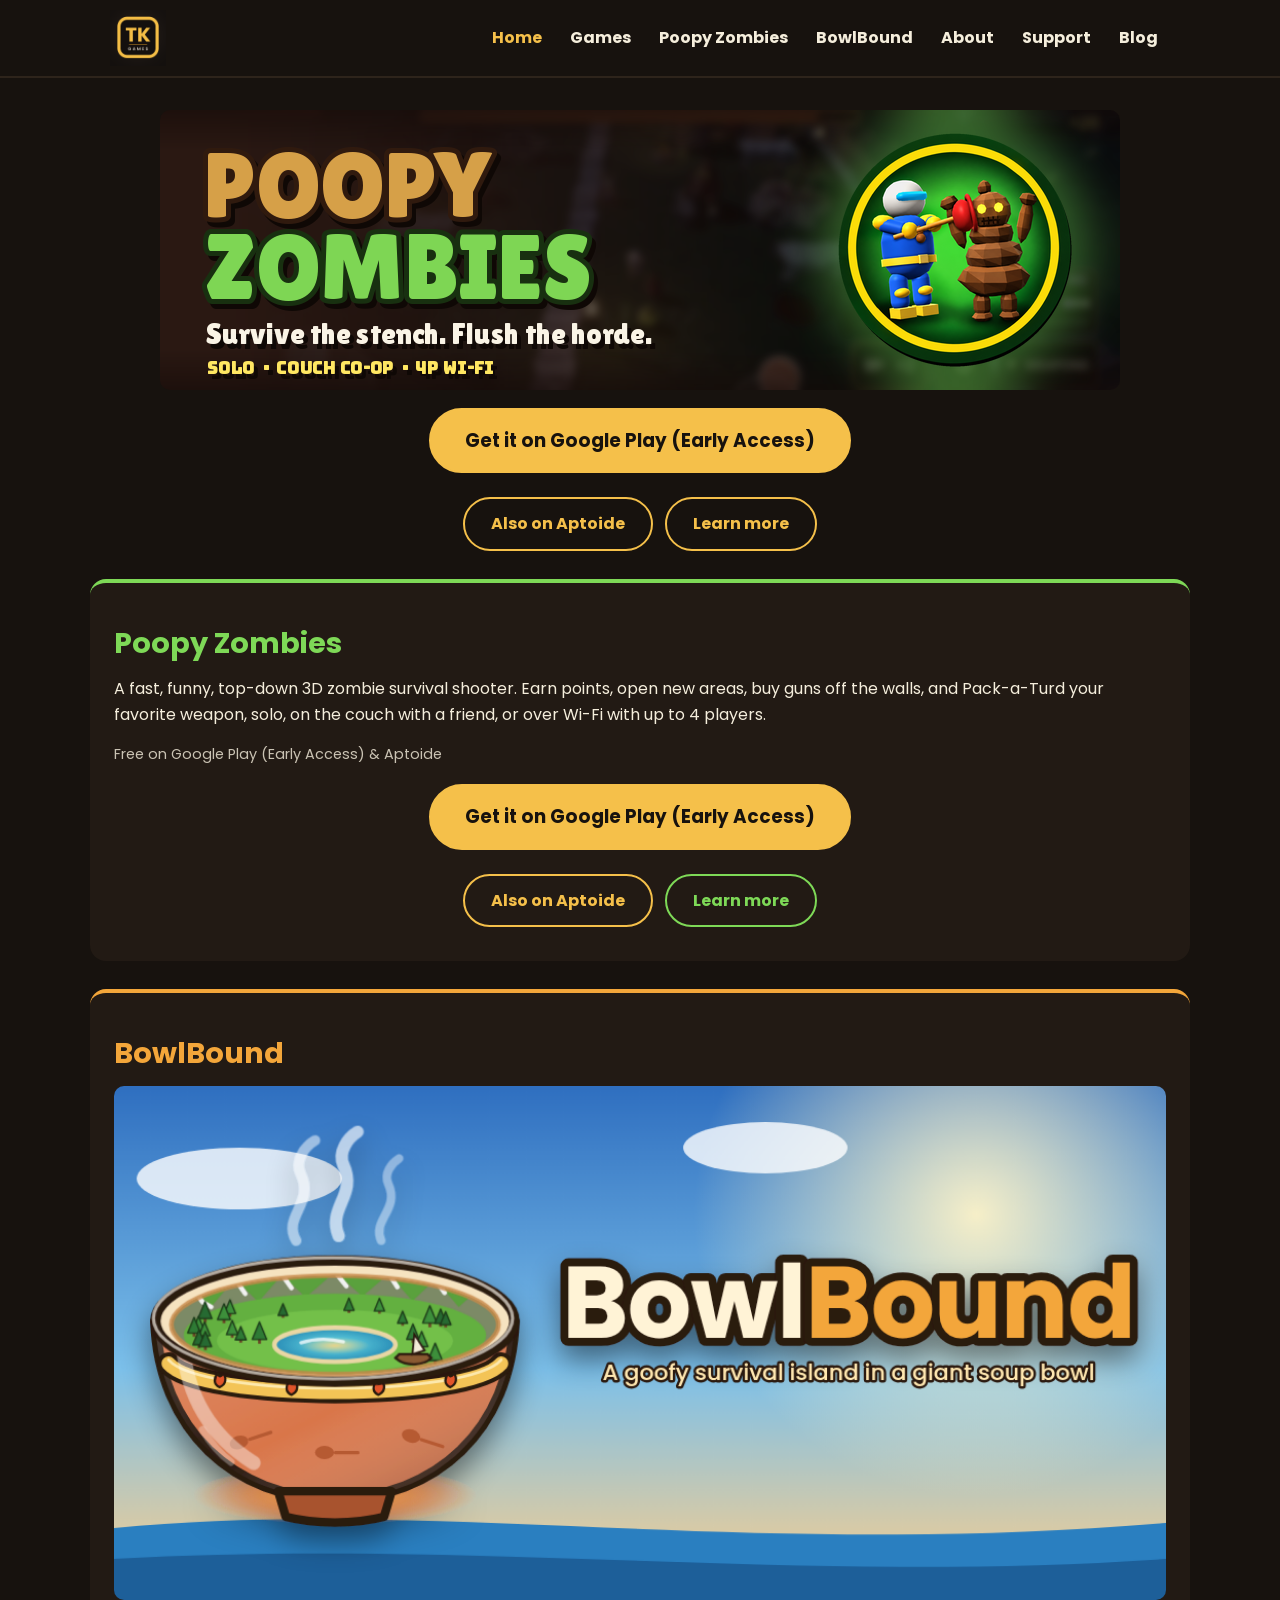
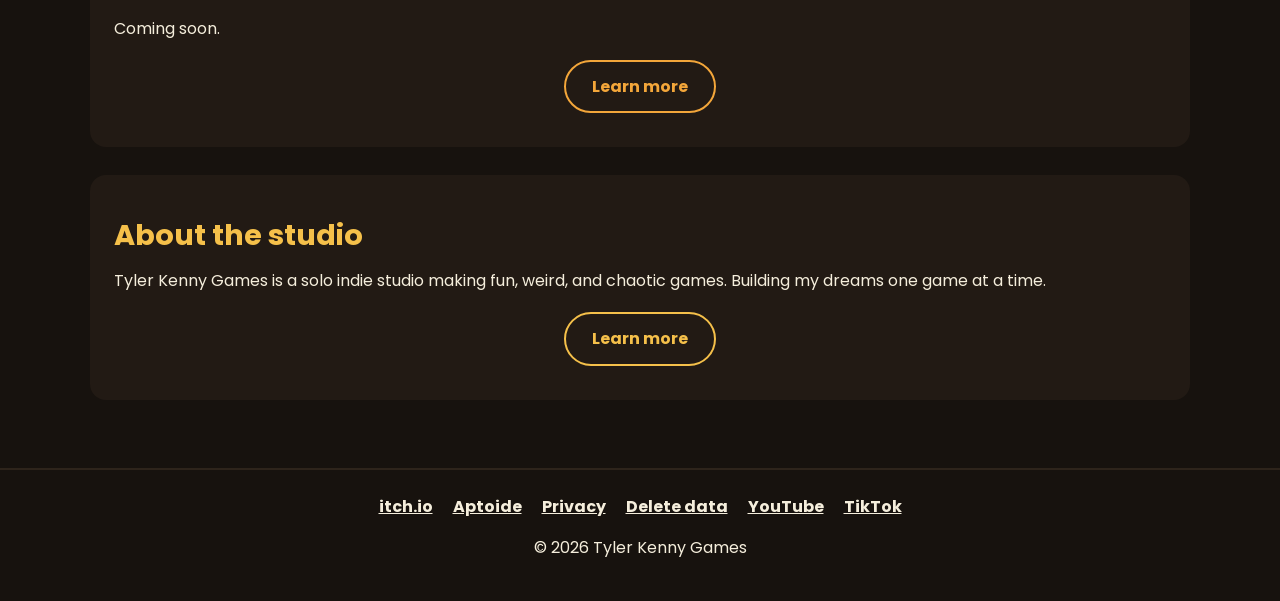
==== index.html @ b4f0a2b0 "Add delete data page" ====
<!DOCTYPE html>
<html lang="en"><head><meta charset="utf-8"><meta name="viewport" content="width=device-width, initial-scale=1">
<title>Tyler Kenny Games</title><meta name="description" content="Tyler Kenny Games: a one-person indie studio making fun, weird, and chaotic games.">
<link rel="icon" href="img/logo.png"><link rel="preconnect" href="https://fonts.googleapis.com"><link rel="preconnect" href="https://fonts.gstatic.com" crossorigin>
<link href="https://fonts.googleapis.com/css2?family=Poppins:wght@400;700&display=swap" rel="stylesheet"><link rel="stylesheet" href="style.css"></head>
<body><header class="site-header"><div class="wrap hdr">
<a class="brand" href="index.html"><img src="img/logo.png" alt="Tyler Kenny Games logo" width="56" height="56"></a>
<input type="checkbox" id="nav-toggle" class="nav-toggle"><label for="nav-toggle" class="burger" aria-label="Menu"><span></span><span></span><span></span></label>
<nav><ul><li><a href="index.html" aria-current="page">Home</a></li><li><a href="games.html">Games</a></li><li><a href="poopy-zombies.html">Poopy Zombies</a></li><li><a href="bowlbound.html">BowlBound</a></li><li><a href="about.html">About</a></li><li><a href="support.html">Support</a></li><li><a href="blog.html">Blog</a></li></ul></nav></div></header>
<main>
<section class="wrap hero"><img class="pic banner" src="img/pz-banner.png" alt="Poopy Zombies, comedic zombie shooter by Tyler Kenny Games" loading="lazy">
<div class="btns"><a class="btn gold big" href="https://play.google.com/store/apps/details?id=com.poopyzombies.game" target="_blank" rel="noopener">Get it on Google Play (Early Access)</a><span class="br"></span><a class="btn outline" href="https://poopy-zombies.en.aptoide.com/app" target="_blank" rel="noopener">Also on Aptoide</a><a class="btn outline" href="poopy-zombies.html">Learn more</a></div></section>
<section class="wrap card pz"><h2>Poopy Zombies</h2><p>A fast, funny, top-down 3D zombie survival shooter. Earn points, open new areas, buy guns off the walls, and Pack-a-Turd your favorite weapon, solo, on the couch with a friend, or over Wi-Fi with up to 4 players.</p>
<p class="small">Free on Google Play (Early Access) &amp; Aptoide</p><div class="btns"><a class="btn gold big" href="https://play.google.com/store/apps/details?id=com.poopyzombies.game" target="_blank" rel="noopener">Get it on Google Play (Early Access)</a><span class="br"></span><a class="btn outline" href="https://poopy-zombies.en.aptoide.com/app" target="_blank" rel="noopener">Also on Aptoide</a><a class="btn outline lime" href="poopy-zombies.html">Learn more</a></div></section>
<section class="wrap card bb"><h2>BowlBound</h2><img class="pic" src="img/bb-feature.png" alt="BowlBound feature graphic" loading="lazy"><p>Coming soon.</p><div class="btns"><a class="btn outline orange" href="bowlbound.html">Learn more</a></div></section>
<section class="wrap card"><h2>About the studio</h2><p>Tyler Kenny Games is a solo indie studio making fun, weird, and chaotic games. Building my dreams one game at a time.</p><div class="btns"><a class="btn outline" href="about.html">Learn more</a></div></section></main>
<footer class="site-footer"><div class="wrap"><ul class="flinks">
<li><a class="" href="https://tylerkennygames.itch.io/" target="_blank" rel="noopener">itch.io</a></li><li><a href="https://poopy-zombies.en.aptoide.com/app" target="_blank" rel="noopener">Aptoide</a></li><li><a href="privacy.html">Privacy</a></li><li><a href="delete-data.html">Delete data</a></li><li><a class="" href="https://youtube.com/@tylerkennygames" target="_blank" rel="noopener">YouTube</a></li><li><a class="" href="https://www.tiktok.com/@tylerkennygames" target="_blank" rel="noopener">TikTok</a></li></ul>
<p>© 2026 Tyler Kenny Games</p></div></footer></body></html>
---- style.css ----
:root{--bg:#17120E;--gold:#F5C04A;--cream:#F5EEDC;--lime:#7ED957;--orange:#F3A63A;--card:#221A14}
*{box-sizing:border-box}
html,body{margin:0;background:var(--bg);color:var(--cream);font-family:Poppins,system-ui,-apple-system,"Segoe UI",Roboto,sans-serif;line-height:1.6}
h1,h2,h3{font-family:Poppins,sans-serif;font-weight:700;color:var(--gold);line-height:1.2;margin:1.2em 0 .5em}
h1{font-size:clamp(1.8rem,4vw,2.6rem)}h2{font-size:clamp(1.3rem,3vw,1.8rem)}
a{color:var(--gold)}
img{max-width:100%;height:auto}
.wrap{max-width:1100px;margin:0 auto;padding:0 20px}
main{padding-bottom:40px}
.pic{display:block;width:100%;height:auto;object-fit:contain;border-radius:10px;margin:16px auto}
.banner{max-width:960px}
.icon{width:160px;border-radius:24px}
.logo-bb{max-width:560px}
figure{margin:0}
/* header */
.site-header{background:var(--bg);border-bottom:2px solid #2e241b;position:sticky;top:0;z-index:10}
.hdr{display:flex;align-items:center;justify-content:space-between;gap:16px;min-height:76px}
.brand img{display:block;width:56px;height:56px;object-fit:contain}
nav ul{list-style:none;display:flex;gap:4px;margin:0;padding:0;flex-wrap:wrap}
nav a{display:block;padding:8px 12px;color:var(--cream);text-decoration:none;font-weight:700;border-radius:6px}
nav a:hover,nav a[aria-current=page]{color:var(--gold)}
.nav-toggle{display:none}.burger{display:none;cursor:pointer;padding:10px}
.burger span{display:block;width:26px;height:3px;margin:5px 0;background:var(--gold);border-radius:2px;transition:.2s}
@media(max-width:860px){
 .burger{display:block}
 nav{display:none;position:absolute;left:0;right:0;top:100%;background:var(--bg);border-bottom:2px solid #2e241b}
 nav ul{flex-direction:column;padding:8px 20px 16px}
 .nav-toggle:checked~nav{display:block}
 .nav-toggle:checked+.burger span:nth-child(1){transform:translateY(8px) rotate(45deg)}
 .nav-toggle:checked+.burger span:nth-child(2){opacity:0}
 .nav-toggle:checked+.burger span:nth-child(3){transform:translateY(-8px) rotate(-45deg)}
}
/* buttons */
.btns{display:flex;flex-wrap:wrap;gap:12px;justify-content:center;margin:18px 0}
.btn{display:inline-block;padding:12px 26px;border-radius:999px;font-weight:700;text-decoration:none;border:2px solid var(--gold);color:var(--gold);text-align:center}
.btn.gold{background:var(--gold);color:var(--bg)}
.btn.outline{background:transparent}
.btn.lime{border-color:var(--lime);color:var(--lime)}
.btn.orange{border-color:var(--orange);color:var(--orange)}
.btn.lime-bg{background:var(--lime);border-color:var(--lime);color:var(--bg)}
.btn.orange-bg{background:var(--orange);border-color:var(--orange);color:var(--bg)}
.btn:hover{filter:brightness(1.1)}
.hero{text-align:center;padding-top:16px}
.card{background:var(--card);border-radius:16px;padding:8px 24px 16px;margin:28px auto}
.card.pz{border-top:4px solid var(--lime)}.card.pz h2,.lime-t{color:var(--lime)}
.card.bb,.bb .card{border-top:4px solid var(--orange)}.bb h1,.bb h2,.card.bb h2{color:var(--orange)}
.pz h2{color:var(--lime)}
.center{text-align:center}.center .icon{margin:16px auto}
.small{font-size:.9rem;opacity:.8}
.badge{display:inline-block;background:var(--orange);color:var(--bg);font-weight:700;padding:4px 14px;border-radius:999px}
.lead{font-size:1.15rem;max-width:720px;margin:12px auto}
.grid{display:grid;grid-template-columns:repeat(auto-fit,minmax(300px,1fr));gap:24px}
.grid .card{margin:0;text-align:center}.grid .icon{margin:16px auto}
.gallery{display:grid;grid-template-columns:repeat(auto-fit,minmax(300px,1fr));gap:12px}
.gallery .pic{margin:0}
.prose{max-width:820px}
.posts{display:grid;gap:24px}.post h2 a{color:var(--gold);text-decoration:none}
.site-footer{border-top:2px solid #2e241b;padding:24px 0;text-align:center}
.flinks{list-style:none;display:flex;flex-wrap:wrap;gap:20px;justify-content:center;padding:0;margin:0 0 8px}
.flinks a{color:var(--cream);font-weight:700}

.btn.big{font-size:1.15rem;padding:16px 34px;max-width:440px}
.btns .br{flex-basis:100%;height:0}
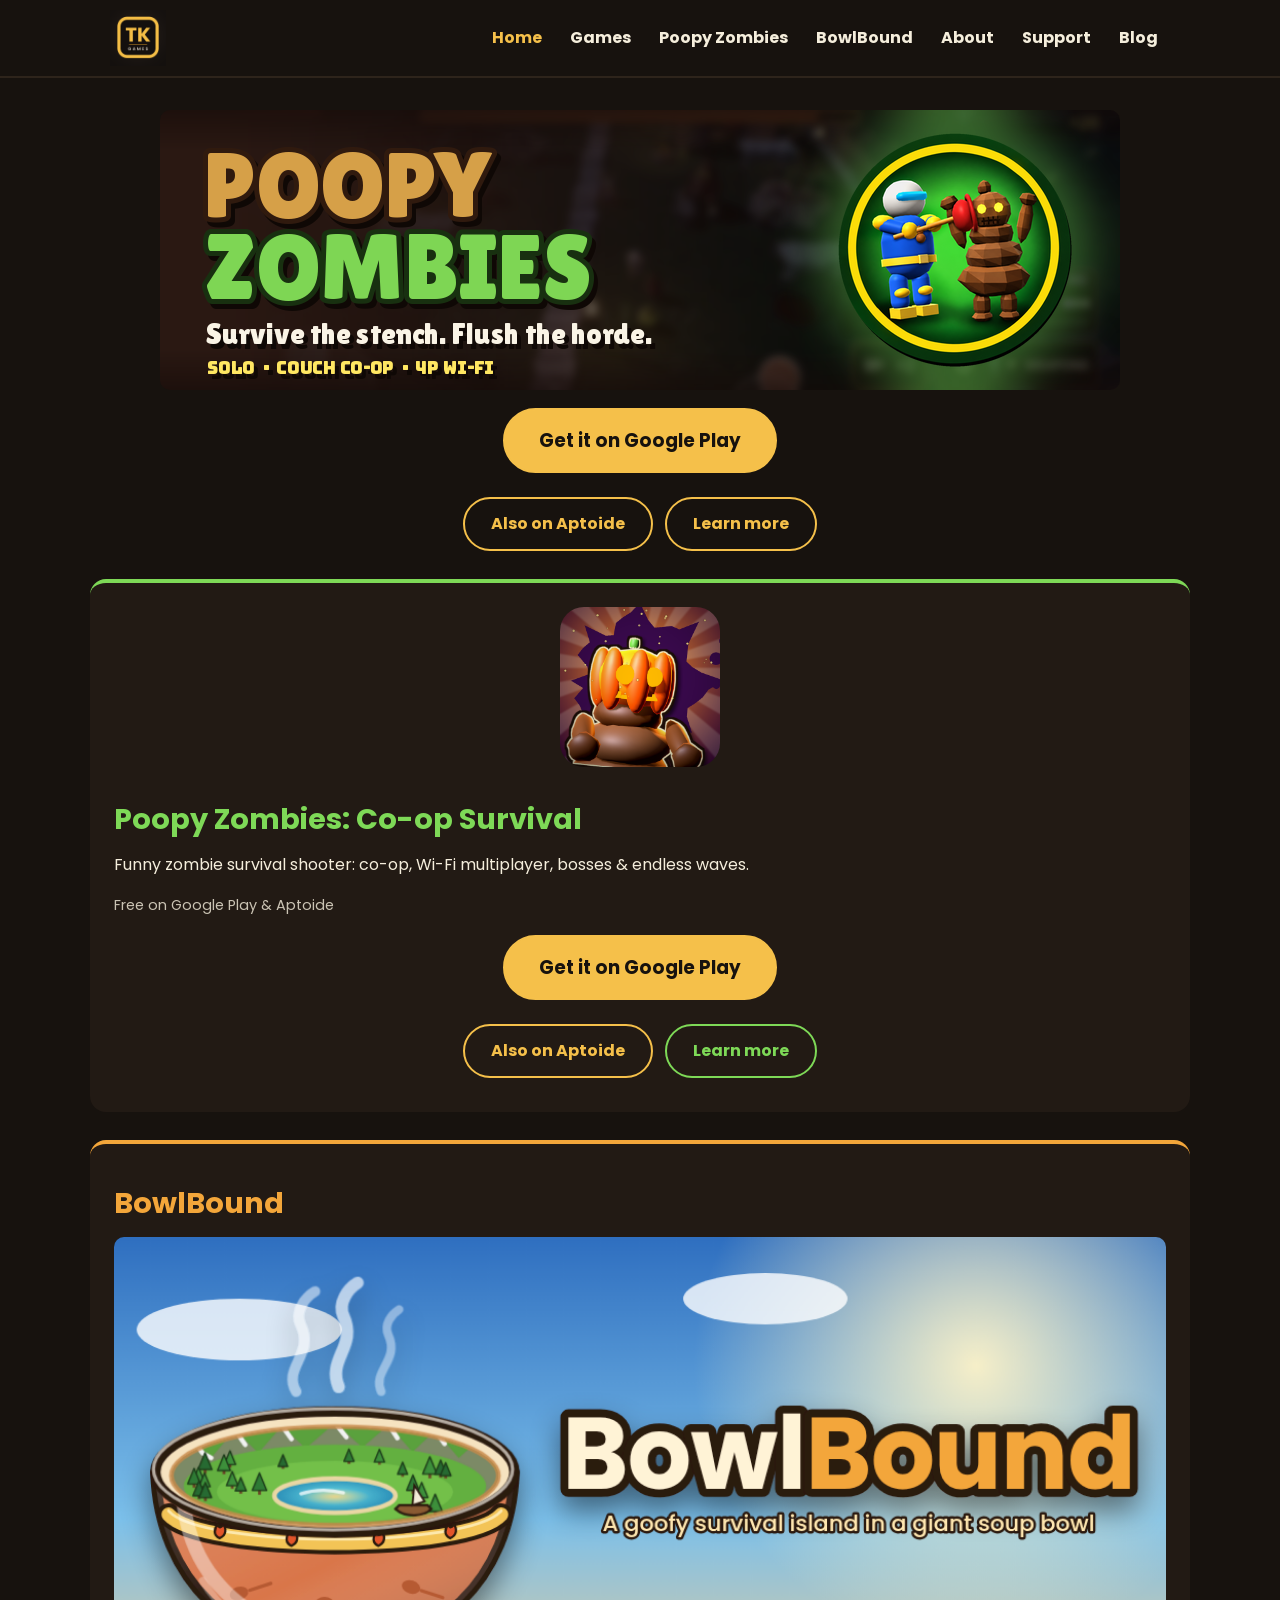
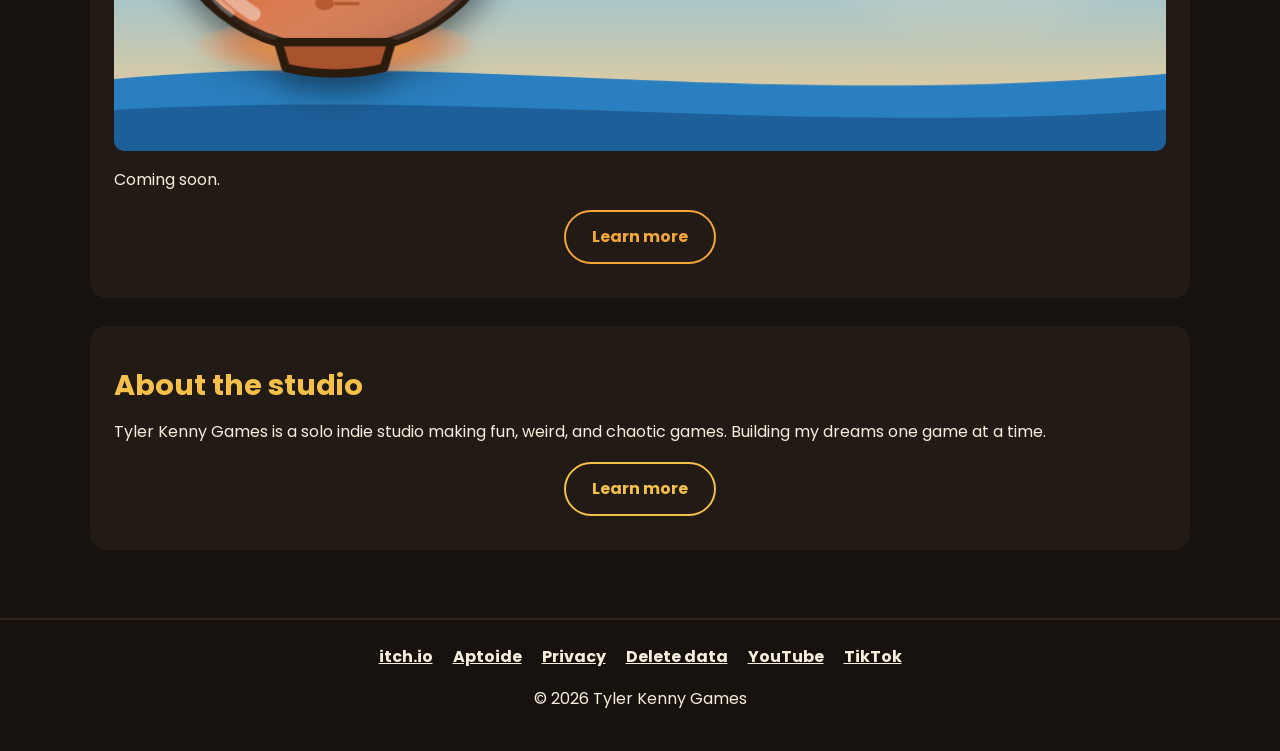
==== commit 7b43d2bb: "Update Poopy Zombies with Google Play info" ====
--- a/index.html
+++ b/index.html
@@ -9,9 +9,9 @@
 <nav><ul><li><a href="index.html" aria-current="page">Home</a></li><li><a href="games.html">Games</a></li><li><a href="poopy-zombies.html">Poopy Zombies</a></li><li><a href="bowlbound.html">BowlBound</a></li><li><a href="about.html">About</a></li><li><a href="support.html">Support</a></li><li><a href="blog.html">Blog</a></li></ul></nav></div></header>
 <main>
 <section class="wrap hero"><img class="pic banner" src="img/pz-banner.png" alt="Poopy Zombies, comedic zombie shooter by Tyler Kenny Games" loading="lazy">
-<div class="btns"><a class="btn gold big" href="https://play.google.com/store/apps/details?id=com.poopyzombies.game" target="_blank" rel="noopener">Get it on Google Play (Early Access)</a><span class="br"></span><a class="btn outline" href="https://poopy-zombies.en.aptoide.com/app" target="_blank" rel="noopener">Also on Aptoide</a><a class="btn outline" href="poopy-zombies.html">Learn more</a></div></section>
-<section class="wrap card pz"><h2>Poopy Zombies</h2><p>A fast, funny, top-down 3D zombie survival shooter. Earn points, open new areas, buy guns off the walls, and Pack-a-Turd your favorite weapon, solo, on the couch with a friend, or over Wi-Fi with up to 4 players.</p>
-<p class="small">Free on Google Play (Early Access) &amp; Aptoide</p><div class="btns"><a class="btn gold big" href="https://play.google.com/store/apps/details?id=com.poopyzombies.game" target="_blank" rel="noopener">Get it on Google Play (Early Access)</a><span class="br"></span><a class="btn outline" href="https://poopy-zombies.en.aptoide.com/app" target="_blank" rel="noopener">Also on Aptoide</a><a class="btn outline lime" href="poopy-zombies.html">Learn more</a></div></section>
+<div class="btns"><a class="btn gold big" href="https://play.google.com/store/apps/details?id=com.poopyzombies.game" target="_blank" rel="noopener">Get it on Google Play</a><span class="br"></span><a class="btn outline" href="https://poopy-zombies.en.aptoide.com/app" target="_blank" rel="noopener">Also on Aptoide</a><a class="btn outline" href="poopy-zombies.html">Learn more</a></div></section>
+<section class="wrap card pz"><img class="pic icon" src="img/pz-icon.png" alt="Poopy Zombies: Co-op Survival icon" loading="lazy"><h2>Poopy Zombies: Co-op Survival</h2><p>Funny zombie survival shooter: co-op, Wi-Fi multiplayer, bosses &amp; endless waves.</p>
+<p class="small">Free on Google Play &amp; Aptoide</p><div class="btns"><a class="btn gold big" href="https://play.google.com/store/apps/details?id=com.poopyzombies.game" target="_blank" rel="noopener">Get it on Google Play</a><span class="br"></span><a class="btn outline" href="https://poopy-zombies.en.aptoide.com/app" target="_blank" rel="noopener">Also on Aptoide</a><a class="btn outline lime" href="poopy-zombies.html">Learn more</a></div></section>
 <section class="wrap card bb"><h2>BowlBound</h2><img class="pic" src="img/bb-feature.png" alt="BowlBound feature graphic" loading="lazy"><p>Coming soon.</p><div class="btns"><a class="btn outline orange" href="bowlbound.html">Learn more</a></div></section>
 <section class="wrap card"><h2>About the studio</h2><p>Tyler Kenny Games is a solo indie studio making fun, weird, and chaotic games. Building my dreams one game at a time.</p><div class="btns"><a class="btn outline" href="about.html">Learn more</a></div></section></main>
 <footer class="site-footer"><div class="wrap"><ul class="flinks">
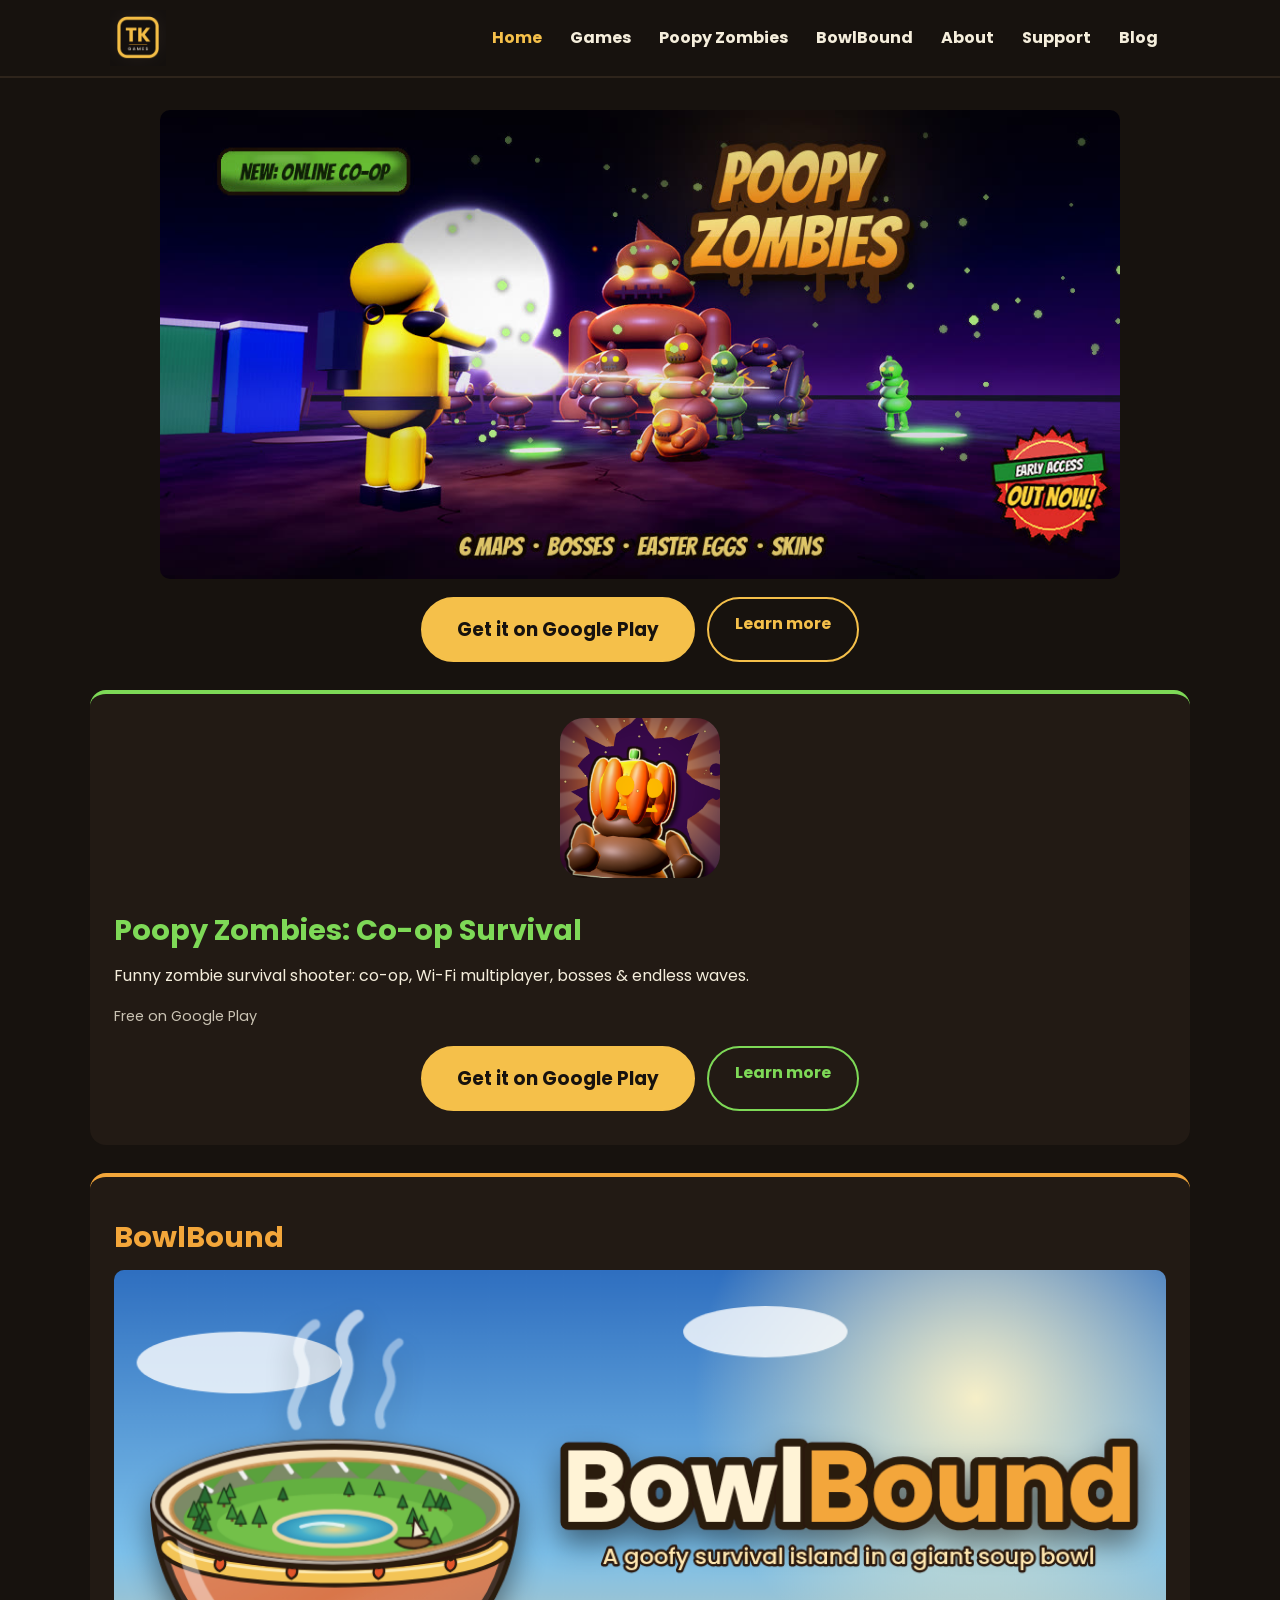
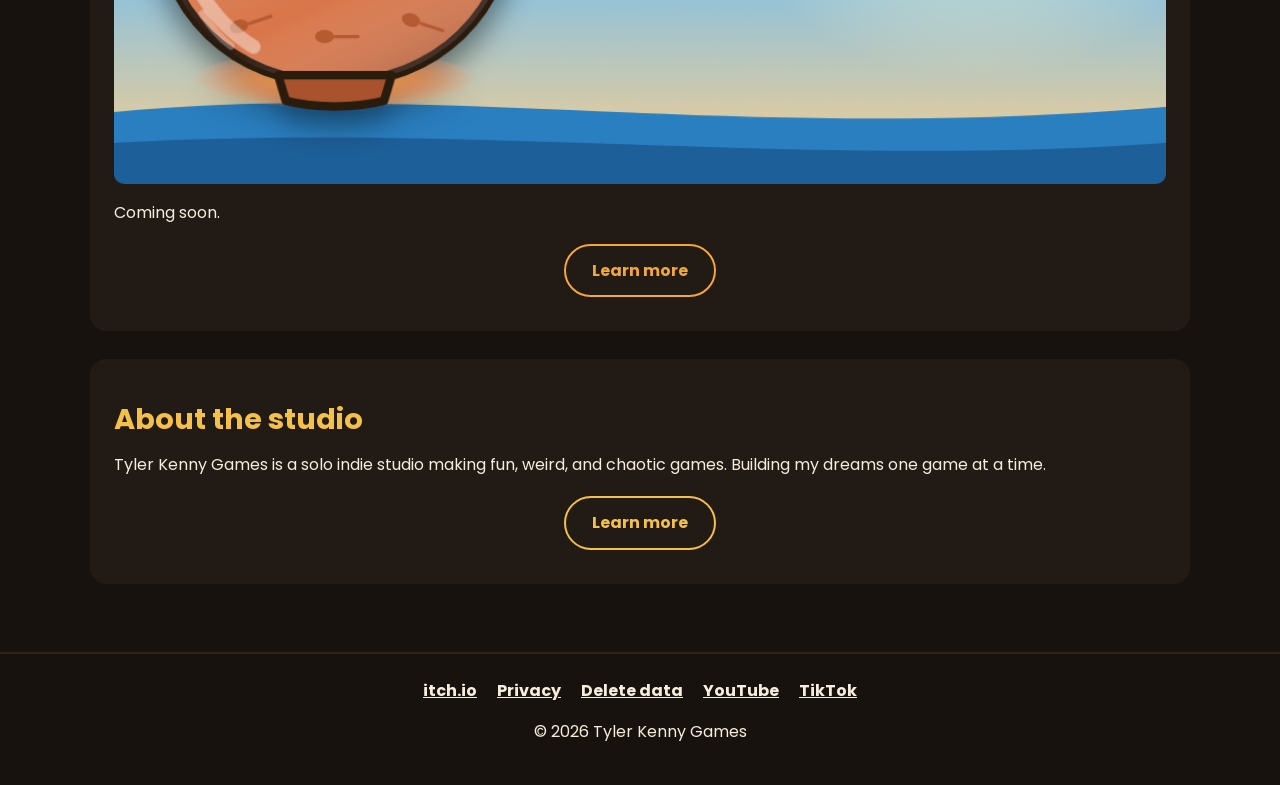
==== commit 9a41491d: "New banner, remove Aptoide" ====
--- a/index.html
+++ b/index.html
@@ -8,12 +8,12 @@
 <input type="checkbox" id="nav-toggle" class="nav-toggle"><label for="nav-toggle" class="burger" aria-label="Menu"><span></span><span></span><span></span></label>
 <nav><ul><li><a href="index.html" aria-current="page">Home</a></li><li><a href="games.html">Games</a></li><li><a href="poopy-zombies.html">Poopy Zombies</a></li><li><a href="bowlbound.html">BowlBound</a></li><li><a href="about.html">About</a></li><li><a href="support.html">Support</a></li><li><a href="blog.html">Blog</a></li></ul></nav></div></header>
 <main>
-<section class="wrap hero"><img class="pic banner" src="img/pz-banner.png" alt="Poopy Zombies, comedic zombie shooter by Tyler Kenny Games" loading="lazy">
-<div class="btns"><a class="btn gold big" href="https://play.google.com/store/apps/details?id=com.poopyzombies.game" target="_blank" rel="noopener">Get it on Google Play</a><span class="br"></span><a class="btn outline" href="https://poopy-zombies.en.aptoide.com/app" target="_blank" rel="noopener">Also on Aptoide</a><a class="btn outline" href="poopy-zombies.html">Learn more</a></div></section>
+<section class="wrap hero"><img class="pic banner" src="img/pz-top-banner.jpg" alt="Poopy Zombies, comedic zombie shooter by Tyler Kenny Games">
+<div class="btns"><a class="btn gold big" href="https://play.google.com/store/apps/details?id=com.poopyzombies.game" target="_blank" rel="noopener">Get it on Google Play</a><a class="btn outline" href="poopy-zombies.html">Learn more</a></div></section>
 <section class="wrap card pz"><img class="pic icon" src="img/pz-icon.png" alt="Poopy Zombies: Co-op Survival icon" loading="lazy"><h2>Poopy Zombies: Co-op Survival</h2><p>Funny zombie survival shooter: co-op, Wi-Fi multiplayer, bosses &amp; endless waves.</p>
-<p class="small">Free on Google Play &amp; Aptoide</p><div class="btns"><a class="btn gold big" href="https://play.google.com/store/apps/details?id=com.poopyzombies.game" target="_blank" rel="noopener">Get it on Google Play</a><span class="br"></span><a class="btn outline" href="https://poopy-zombies.en.aptoide.com/app" target="_blank" rel="noopener">Also on Aptoide</a><a class="btn outline lime" href="poopy-zombies.html">Learn more</a></div></section>
+<p class="small">Free on Google Play</p><div class="btns"><a class="btn gold big" href="https://play.google.com/store/apps/details?id=com.poopyzombies.game" target="_blank" rel="noopener">Get it on Google Play</a><a class="btn outline lime" href="poopy-zombies.html">Learn more</a></div></section>
 <section class="wrap card bb"><h2>BowlBound</h2><img class="pic" src="img/bb-feature.png" alt="BowlBound feature graphic" loading="lazy"><p>Coming soon.</p><div class="btns"><a class="btn outline orange" href="bowlbound.html">Learn more</a></div></section>
 <section class="wrap card"><h2>About the studio</h2><p>Tyler Kenny Games is a solo indie studio making fun, weird, and chaotic games. Building my dreams one game at a time.</p><div class="btns"><a class="btn outline" href="about.html">Learn more</a></div></section></main>
 <footer class="site-footer"><div class="wrap"><ul class="flinks">
-<li><a class="" href="https://tylerkennygames.itch.io/" target="_blank" rel="noopener">itch.io</a></li><li><a href="https://poopy-zombies.en.aptoide.com/app" target="_blank" rel="noopener">Aptoide</a></li><li><a href="privacy.html">Privacy</a></li><li><a href="delete-data.html">Delete data</a></li><li><a class="" href="https://youtube.com/@tylerkennygames" target="_blank" rel="noopener">YouTube</a></li><li><a class="" href="https://www.tiktok.com/@tylerkennygames" target="_blank" rel="noopener">TikTok</a></li></ul>
+<li><a class="" href="https://tylerkennygames.itch.io/" target="_blank" rel="noopener">itch.io</a></li><li><a href="privacy.html">Privacy</a></li><li><a href="delete-data.html">Delete data</a></li><li><a class="" href="https://youtube.com/@tylerkennygames" target="_blank" rel="noopener">YouTube</a></li><li><a class="" href="https://www.tiktok.com/@tylerkennygames" target="_blank" rel="noopener">TikTok</a></li></ul>
 <p>© 2026 Tyler Kenny Games</p></div></footer></body></html>
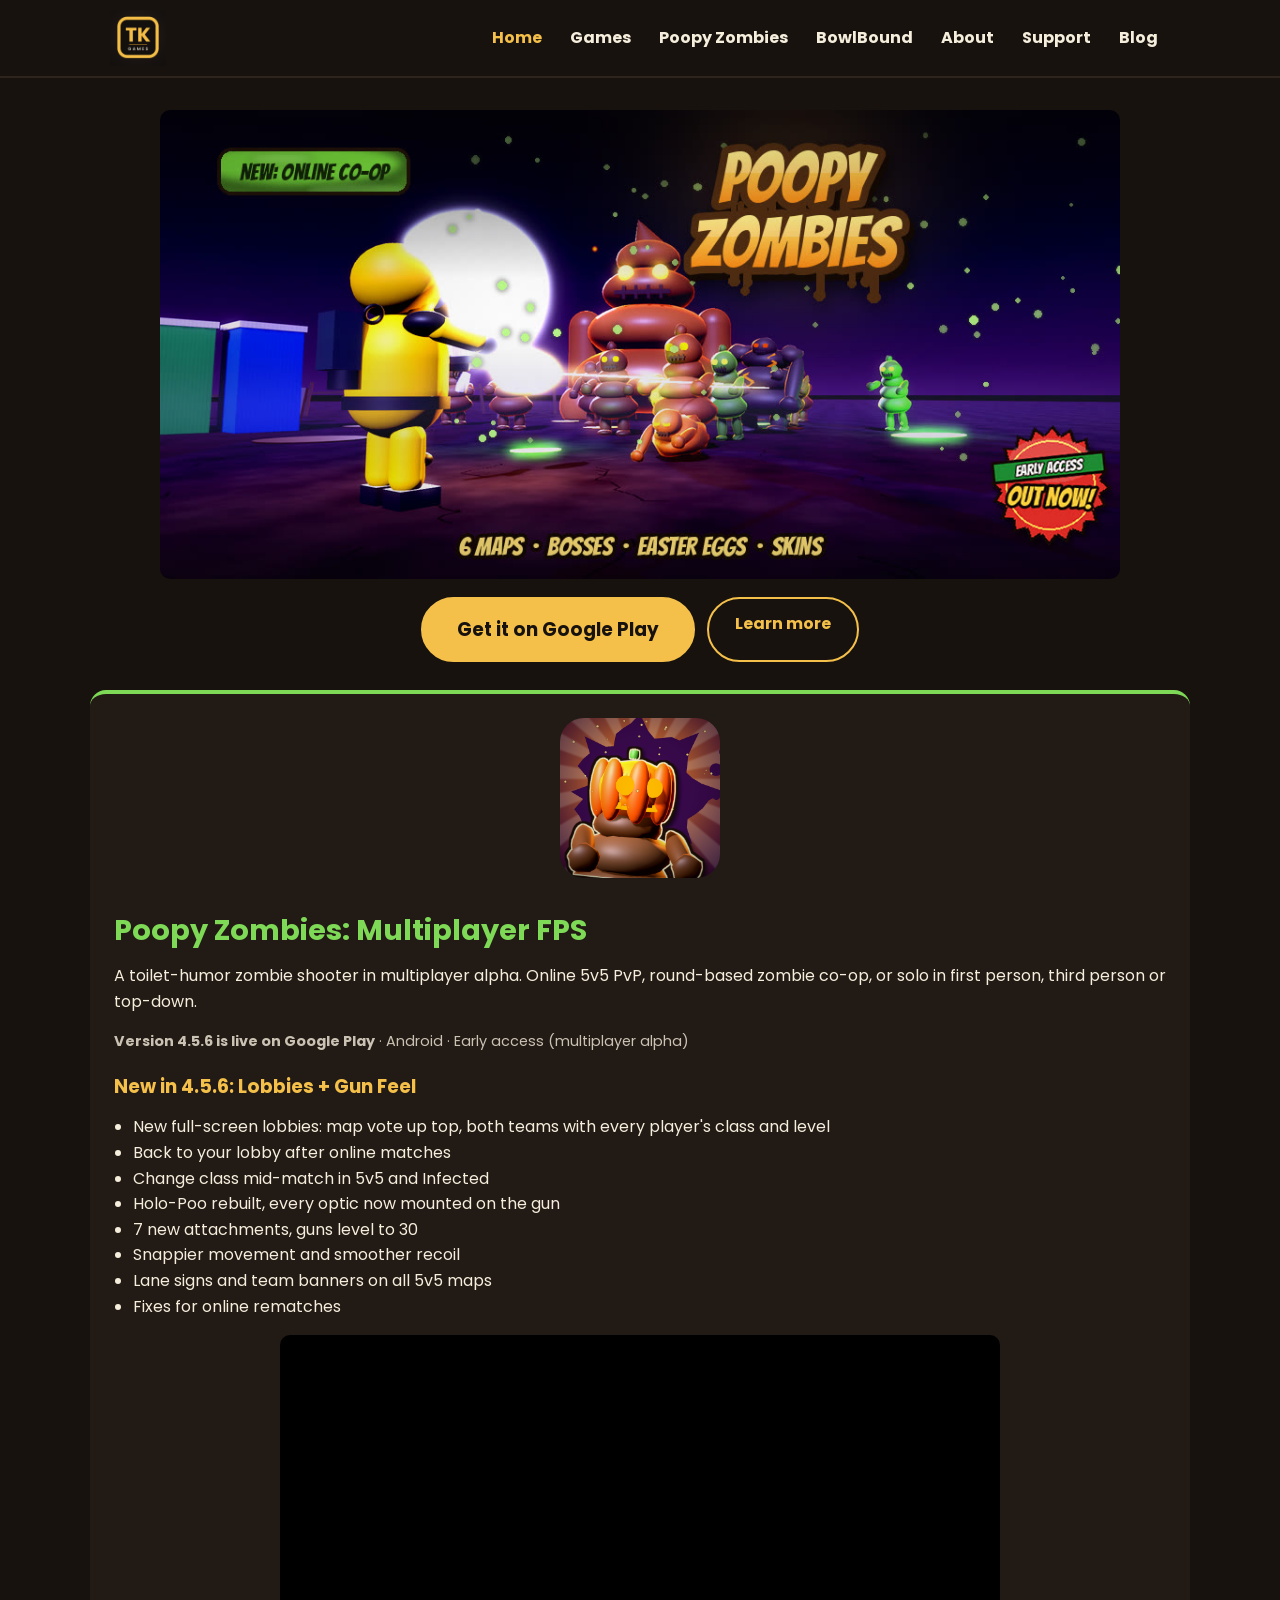
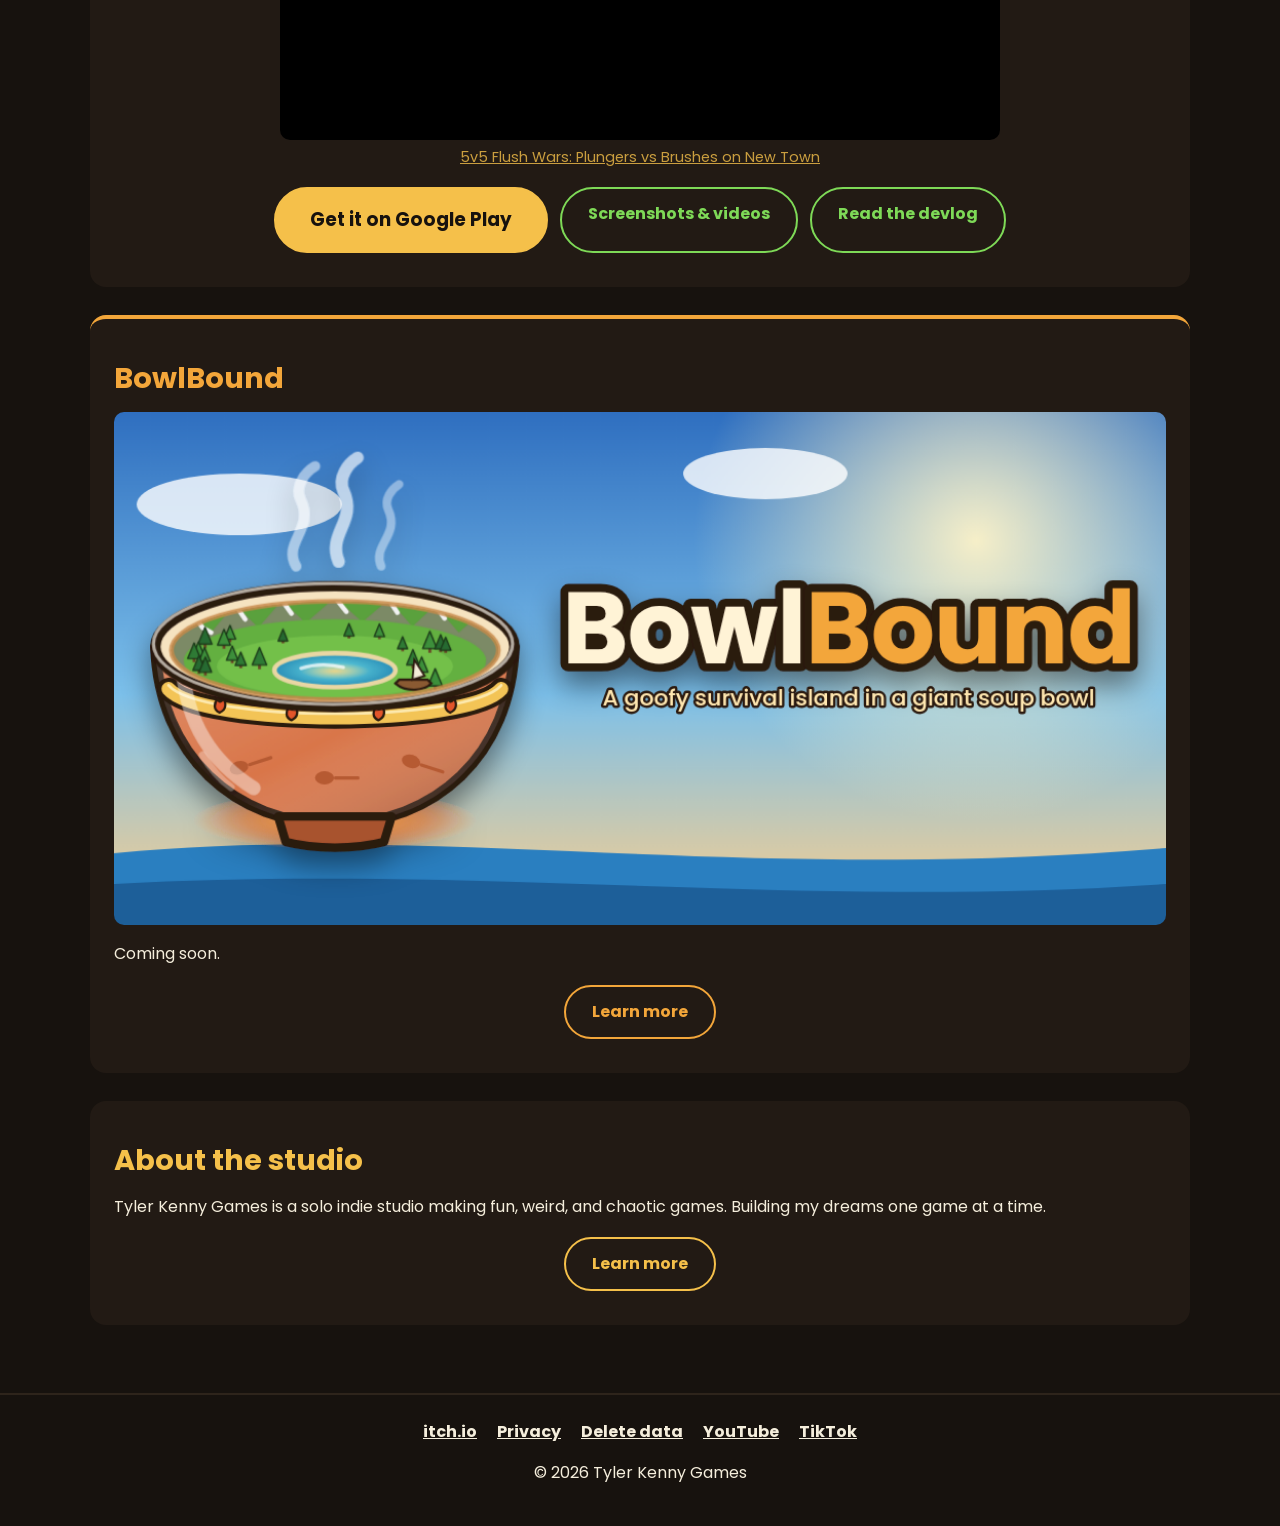
==== commit bb8fa022: "v4.5.6 update: what's new, videos, new screenshots, devlog" ====
--- a/index.html
+++ b/index.html
@@ -10,8 +10,11 @@
 <main>
 <section class="wrap hero"><img class="pic banner" src="img/pz-top-banner.jpg" alt="Poopy Zombies, comedic zombie shooter by Tyler Kenny Games">
 <div class="btns"><a class="btn gold big" href="https://play.google.com/store/apps/details?id=com.poopyzombies.game" target="_blank" rel="noopener">Get it on Google Play</a><a class="btn outline" href="poopy-zombies.html">Learn more</a></div></section>
-<section class="wrap card pz"><img class="pic icon" src="img/pz-icon.png" alt="Poopy Zombies: Co-op Survival icon" loading="lazy"><h2>Poopy Zombies: Co-op Survival</h2><p>Funny zombie survival shooter: co-op, Wi-Fi multiplayer, bosses &amp; endless waves.</p>
-<p class="small">Free on Google Play</p><div class="btns"><a class="btn gold big" href="https://play.google.com/store/apps/details?id=com.poopyzombies.game" target="_blank" rel="noopener">Get it on Google Play</a><a class="btn outline lime" href="poopy-zombies.html">Learn more</a></div></section>
+<section class="wrap card pz"><img class="pic icon" src="img/pz-icon.png" alt="Poopy Zombies: Multiplayer FPS icon" loading="lazy"><h2>Poopy Zombies: Multiplayer FPS</h2><p>A toilet-humor zombie shooter in multiplayer alpha. Online 5v5 PvP, round-based zombie co-op, or solo in first person, third person or top-down.</p>
+<p class="small"><strong>Version 4.5.6 is live on Google Play</strong> · Android · Early access (multiplayer alpha)</p>
+<h3>New in 4.5.6: Lobbies + Gun Feel</h3><ul><li>New full-screen lobbies: map vote up top, both teams with every player&#x27;s class and level</li><li>Back to your lobby after online matches</li><li>Change class mid-match in 5v5 and Infected</li><li>Holo-Poo rebuilt, every optic now mounted on the gun</li><li>7 new attachments, guns level to 30</li><li>Snappier movement and smoother recoil</li><li>Lane signs and team banners on all 5v5 maps</li><li>Fixes for online rematches</li></ul>
+<div class="video-one"><figure class="video-card"><div class="video"><iframe src="https://www.youtube-nocookie.com/embed/wh7OsXZK6mo" title="5v5 Flush Wars: Plungers vs Brushes on New Town" loading="lazy" allow="accelerometer; clipboard-write; encrypted-media; gyroscope; picture-in-picture; web-share" referrerpolicy="strict-origin-when-cross-origin" allowfullscreen></iframe></div><figcaption class="small"><a href="https://www.youtube.com/watch?v=wh7OsXZK6mo" target="_blank" rel="noopener">5v5 Flush Wars: Plungers vs Brushes on New Town</a></figcaption></figure></div>
+<div class="btns"><a class="btn gold big" href="https://play.google.com/store/apps/details?id=com.poopyzombies.game" target="_blank" rel="noopener">Get it on Google Play</a><a class="btn outline lime" href="poopy-zombies.html">Screenshots &amp; videos</a><a class="btn outline lime" href="devlog-v456.html">Read the devlog</a></div></section>
 <section class="wrap card bb"><h2>BowlBound</h2><img class="pic" src="img/bb-feature.png" alt="BowlBound feature graphic" loading="lazy"><p>Coming soon.</p><div class="btns"><a class="btn outline orange" href="bowlbound.html">Learn more</a></div></section>
 <section class="wrap card"><h2>About the studio</h2><p>Tyler Kenny Games is a solo indie studio making fun, weird, and chaotic games. Building my dreams one game at a time.</p><div class="btns"><a class="btn outline" href="about.html">Learn more</a></div></section></main>
 <footer class="site-footer"><div class="wrap"><ul class="flinks">
--- a/style.css
+++ b/style.css
@@ -61,3 +61,11 @@
 
 .btn.big{font-size:1.15rem;padding:16px 34px;max-width:440px}
 .btns .br{flex-basis:100%;height:0}
+
+/* videos */
+.videos{display:grid;grid-template-columns:repeat(auto-fit,minmax(min(100%,440px),1fr));gap:16px;margin:16px 0}
+.video{position:relative;width:100%;aspect-ratio:16/9;border-radius:10px;overflow:hidden;background:#000}
+.video iframe{position:absolute;inset:0;width:100%;height:100%;border:0}
+.video-card figcaption{margin-top:6px;text-align:center}
+.video-one{max-width:720px;margin:16px auto}
+.card ul{padding-left:1.2em}
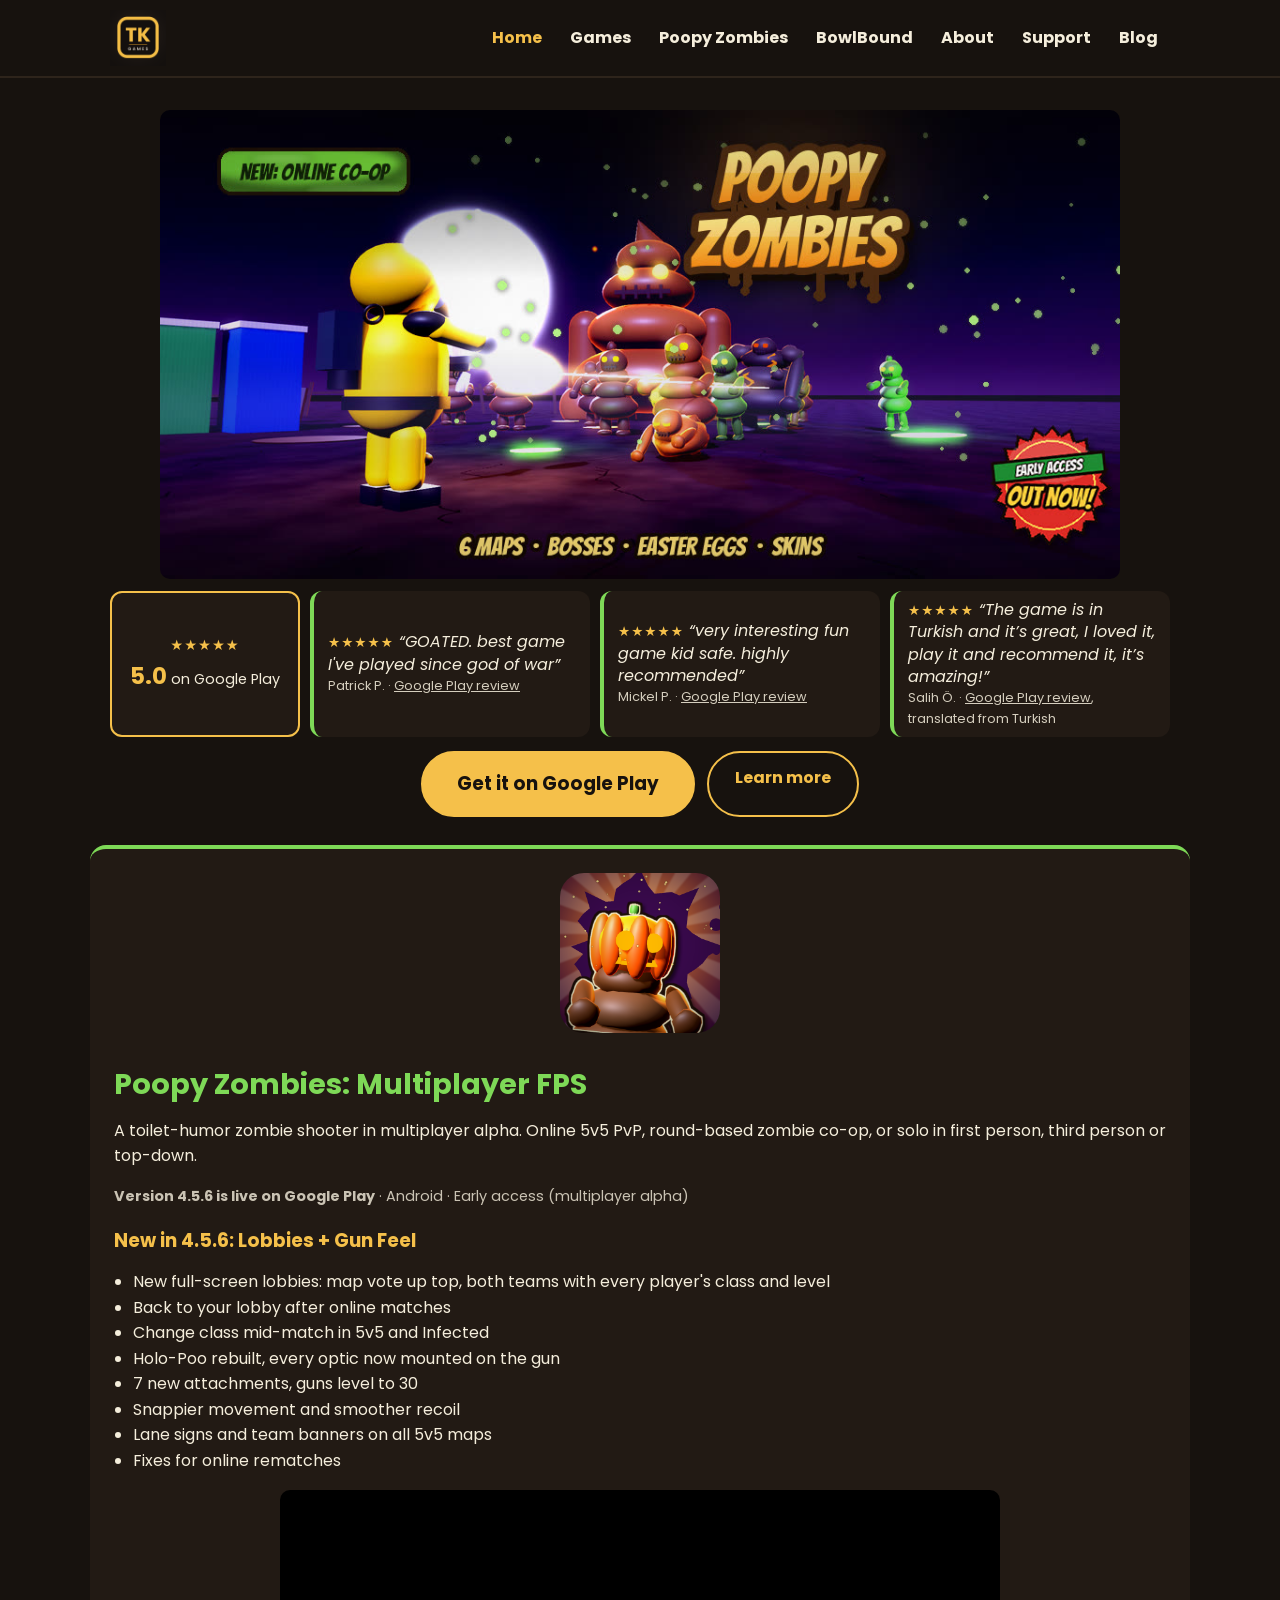
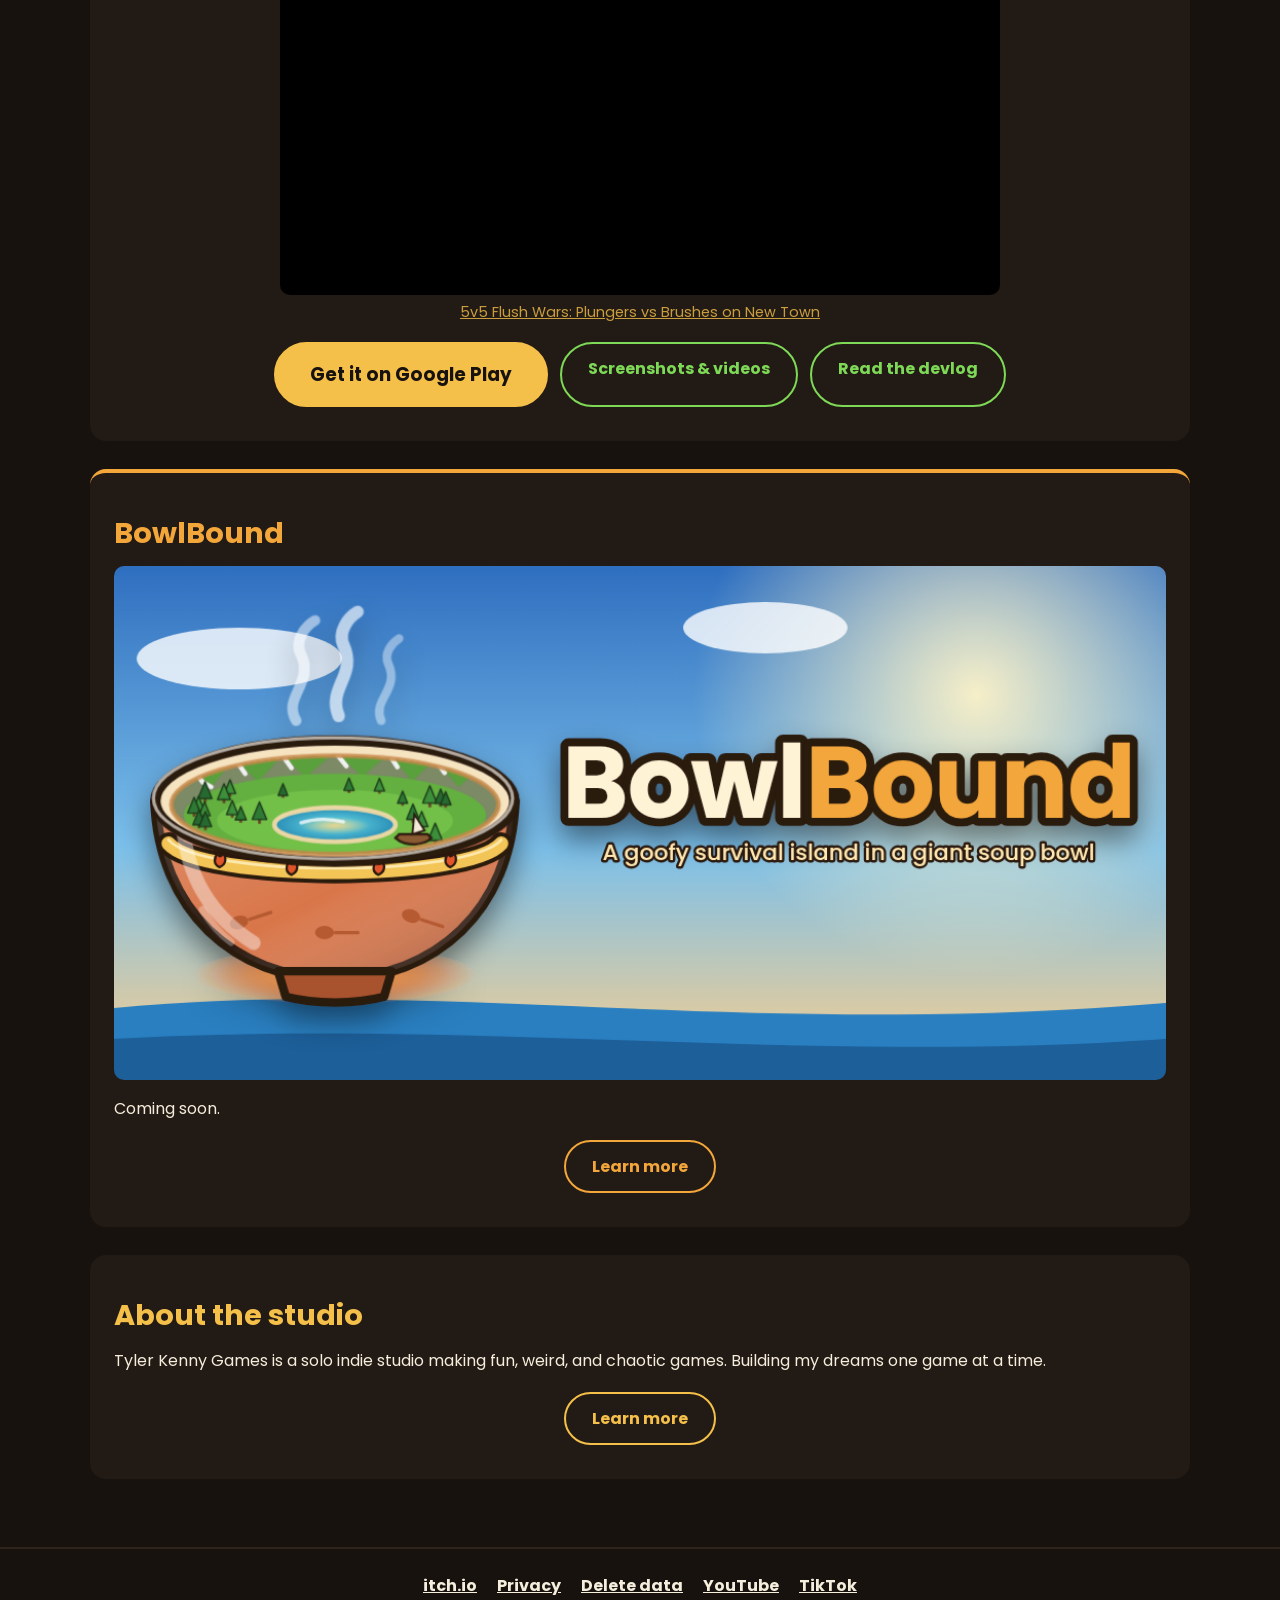
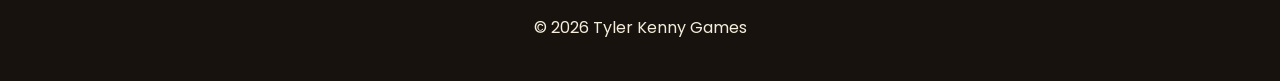
==== commit 0996950d: "Oct 27: Google Play reviews above the fold, updated privacy policy (no ads)" ====
--- a/index.html
+++ b/index.html
@@ -9,6 +9,7 @@
 <nav><ul><li><a href="index.html" aria-current="page">Home</a></li><li><a href="games.html">Games</a></li><li><a href="poopy-zombies.html">Poopy Zombies</a></li><li><a href="bowlbound.html">BowlBound</a></li><li><a href="about.html">About</a></li><li><a href="support.html">Support</a></li><li><a href="blog.html">Blog</a></li></ul></nav></div></header>
 <main>
 <section class="wrap hero"><img class="pic banner" src="img/pz-top-banner.jpg" alt="Poopy Zombies, comedic zombie shooter by Tyler Kenny Games">
+<div class="reviews" aria-label="Google Play reviews"><a class="rv-score" href="https://play.google.com/store/apps/details?id=com.poopyzombies.game" target="_blank" rel="noopener"><span class="stars" aria-label="5 out of 5 stars">★★★★★</span><span><strong>5.0</strong> on Google Play</span></a><blockquote class="rv"><p><span class="stars" aria-label="5 stars">★★★★★</span> “GOATED. best game I&#x27;ve played since god of war”</p><cite>Patrick P. · <a href="https://play.google.com/store/apps/details?id=com.poopyzombies.game" target="_blank" rel="noopener">Google Play review</a></cite></blockquote><blockquote class="rv"><p><span class="stars" aria-label="5 stars">★★★★★</span> “very interesting fun game kid safe. highly recommended”</p><cite>Mickel P. · <a href="https://play.google.com/store/apps/details?id=com.poopyzombies.game" target="_blank" rel="noopener">Google Play review</a></cite></blockquote><blockquote class="rv"><p><span class="stars" aria-label="5 stars">★★★★★</span> “The game is in Turkish and it’s great, I loved it, play it and recommend it, it’s amazing!”</p><cite>Salih Ö. · <a href="https://play.google.com/store/apps/details?id=com.poopyzombies.game" target="_blank" rel="noopener">Google Play review</a>, translated from Turkish</cite></blockquote></div>
 <div class="btns"><a class="btn gold big" href="https://play.google.com/store/apps/details?id=com.poopyzombies.game" target="_blank" rel="noopener">Get it on Google Play</a><a class="btn outline" href="poopy-zombies.html">Learn more</a></div></section>
 <section class="wrap card pz"><img class="pic icon" src="img/pz-icon.png" alt="Poopy Zombies: Multiplayer FPS icon" loading="lazy"><h2>Poopy Zombies: Multiplayer FPS</h2><p>A toilet-humor zombie shooter in multiplayer alpha. Online 5v5 PvP, round-based zombie co-op, or solo in first person, third person or top-down.</p>
 <p class="small"><strong>Version 4.5.6 is live on Google Play</strong> · Android · Early access (multiplayer alpha)</p>
--- a/style.css
+++ b/style.css
@@ -69,3 +69,14 @@
 .video-card figcaption{margin-top:6px;text-align:center}
 .video-one{max-width:720px;margin:16px auto}
 .card ul{padding-left:1.2em}
+/* reviews strip (above the fold) */
+.hero .banner{margin-bottom:12px}
+.reviews{display:grid;grid-template-columns:auto 1fr 1fr 1fr;gap:10px;max-width:1100px;margin:0 auto;text-align:left}
+.rv-score{display:flex;flex-direction:column;justify-content:center;align-items:center;gap:2px;background:var(--card);border:2px solid var(--gold);border-radius:12px;padding:8px 18px;text-decoration:none;color:var(--cream);font-size:.9rem;white-space:nowrap}
+.rv-score strong{font-size:1.4rem;color:var(--gold)}
+.stars{color:var(--gold);letter-spacing:1px}
+.rv{margin:0;background:var(--card);border-radius:12px;border-left:4px solid var(--lime);padding:8px 14px;display:flex;flex-direction:column;justify-content:center}
+.rv p{margin:0;font-style:italic;line-height:1.4}.rv .stars{font-style:normal;font-size:.85rem}
+.rv cite{font-style:normal;font-size:.8rem;opacity:.85}.rv cite a{color:var(--cream)}
+.hero .reviews+.btns{margin-top:14px}
+@media(max-width:760px){.reviews{grid-template-columns:1fr;gap:8px}.reviews .rv:nth-of-type(3){display:none}.rv-score{flex-direction:row;gap:10px;padding:6px 14px}.rv-score strong{font-size:1.15rem}.rv{padding:7px 12px}.rv p{font-size:.92rem}}
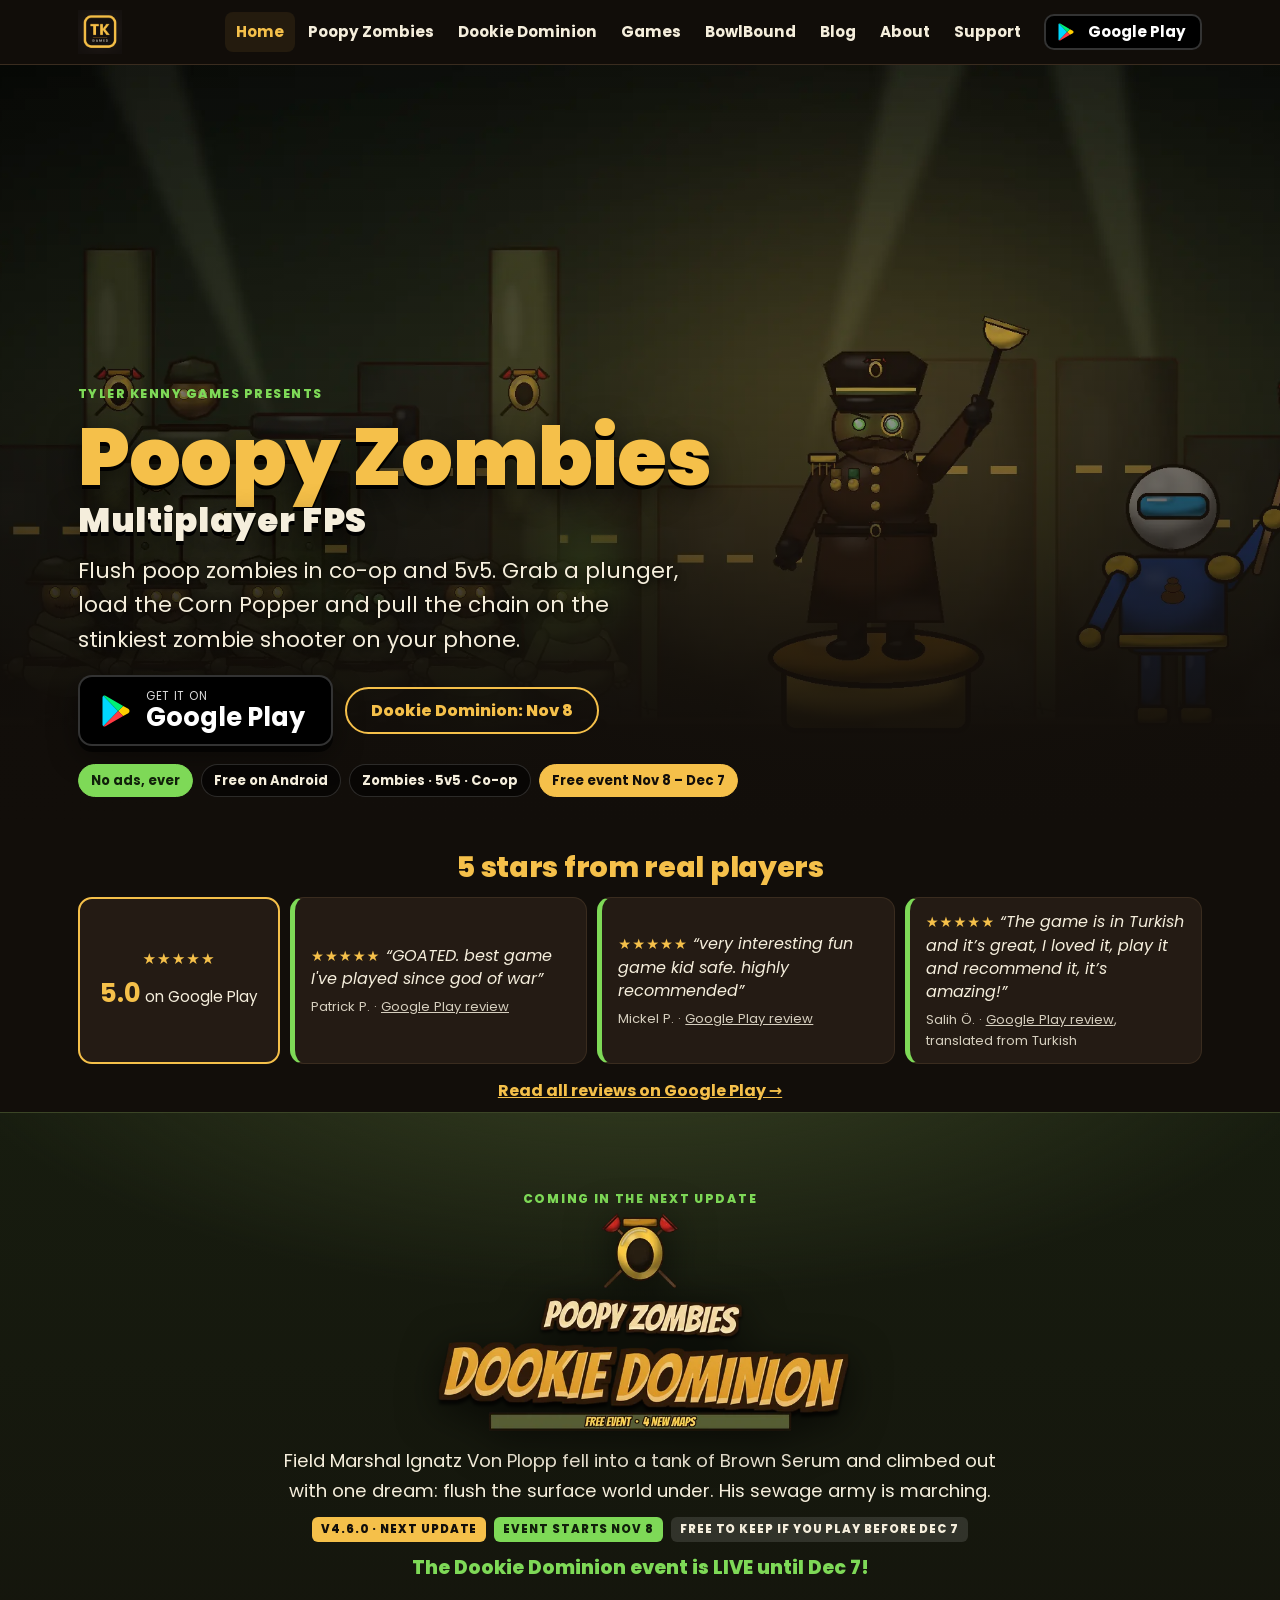
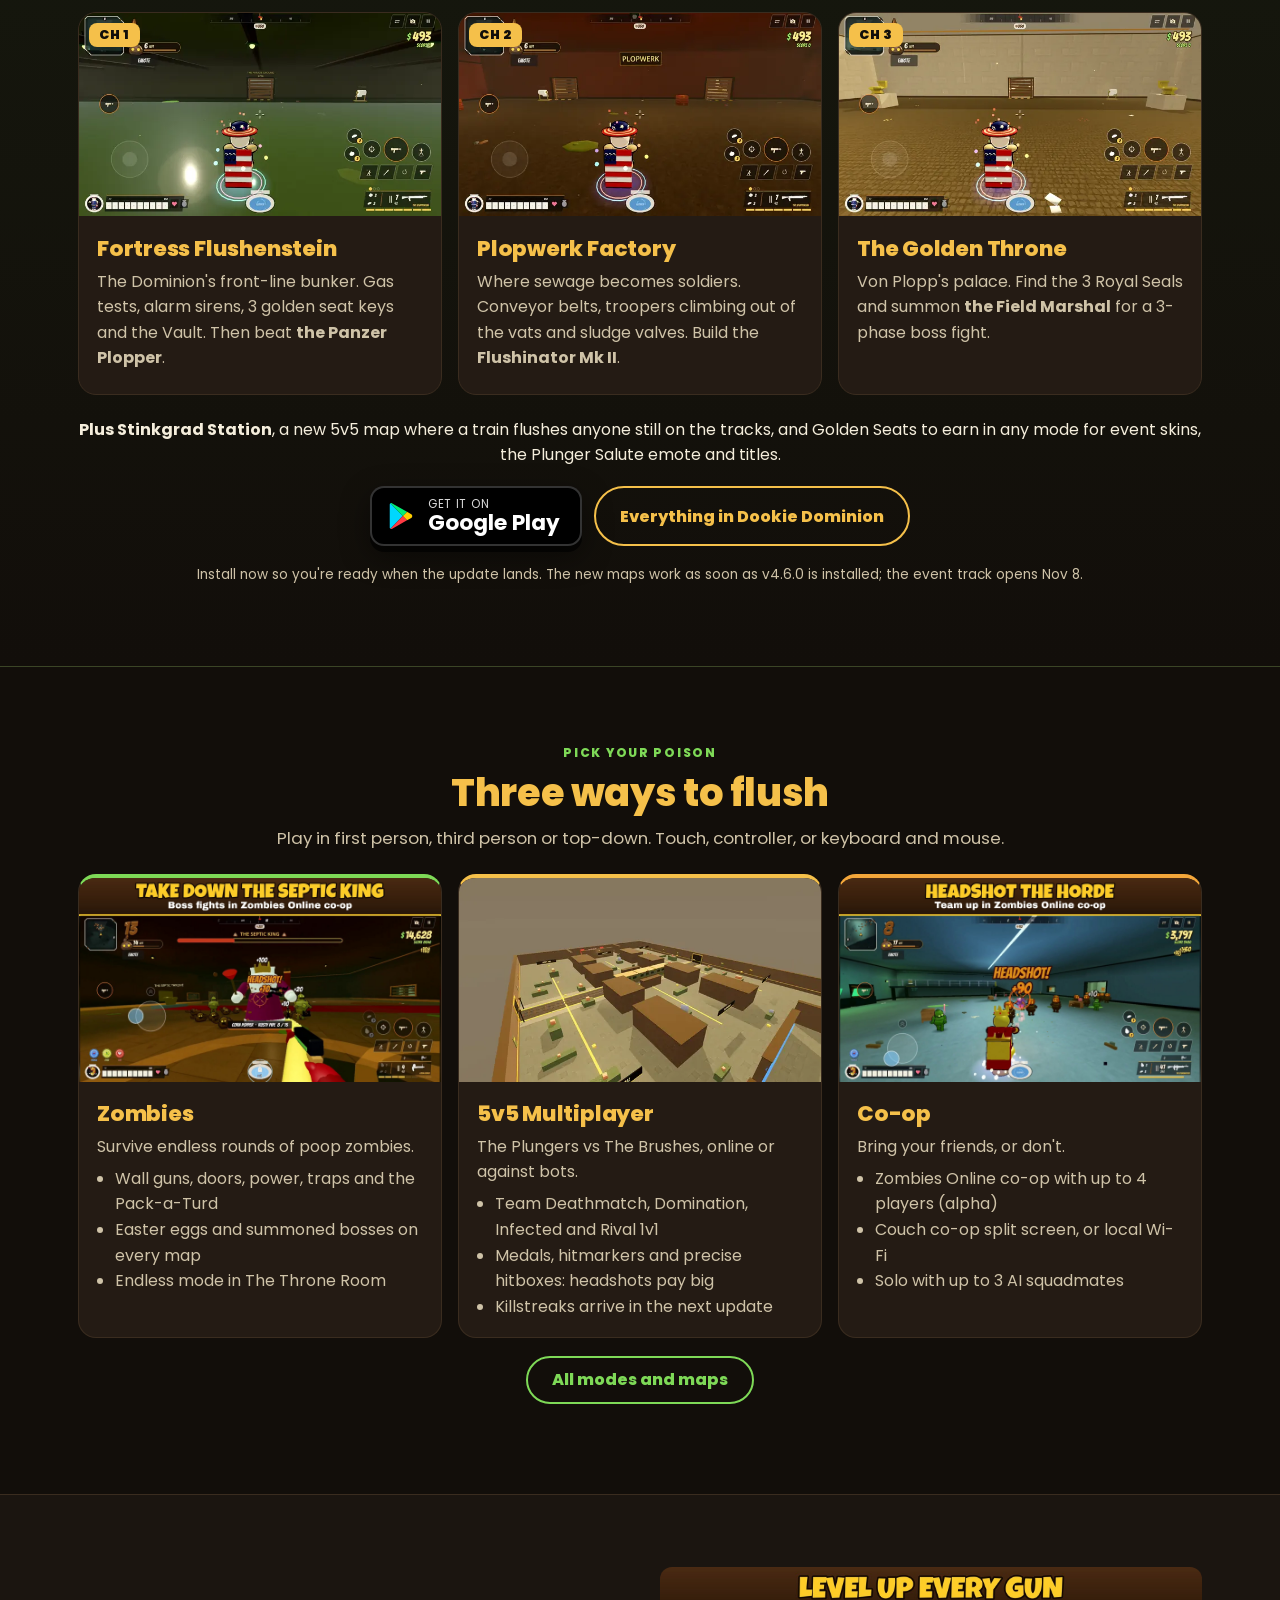
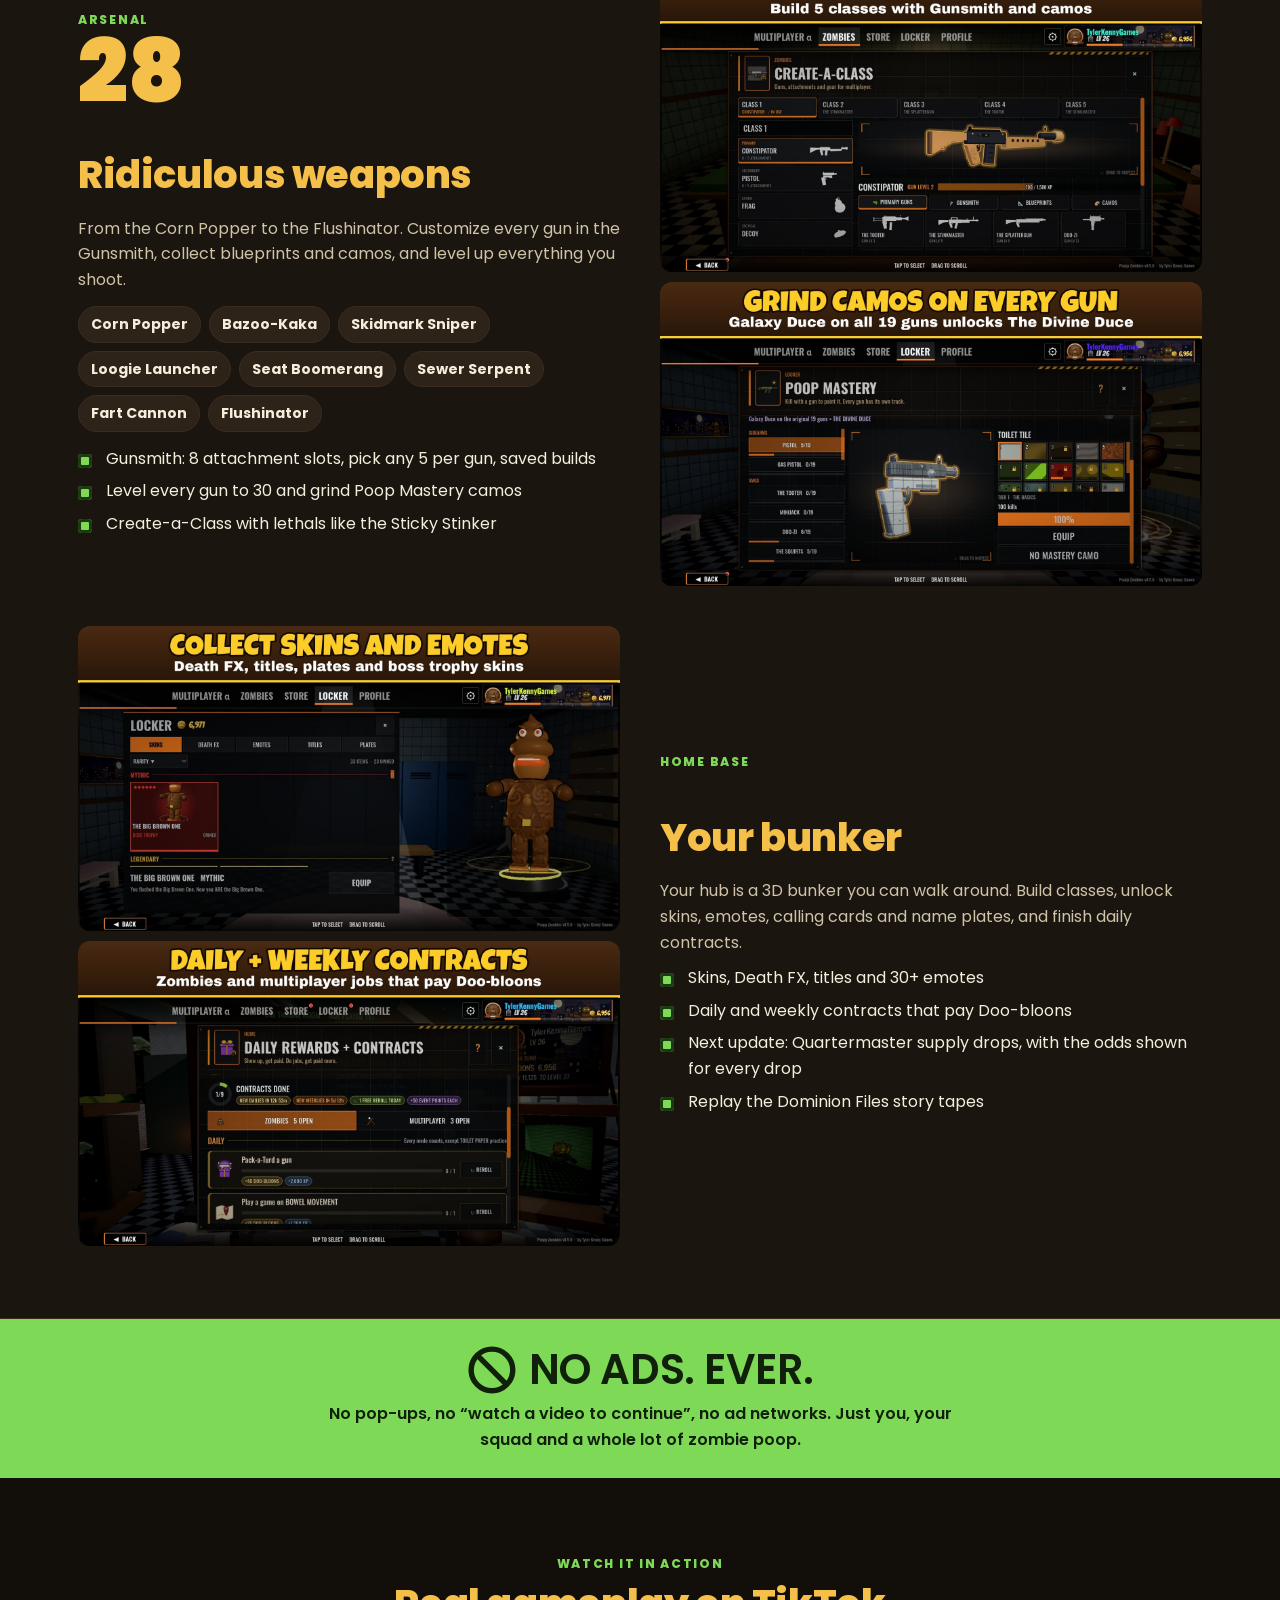
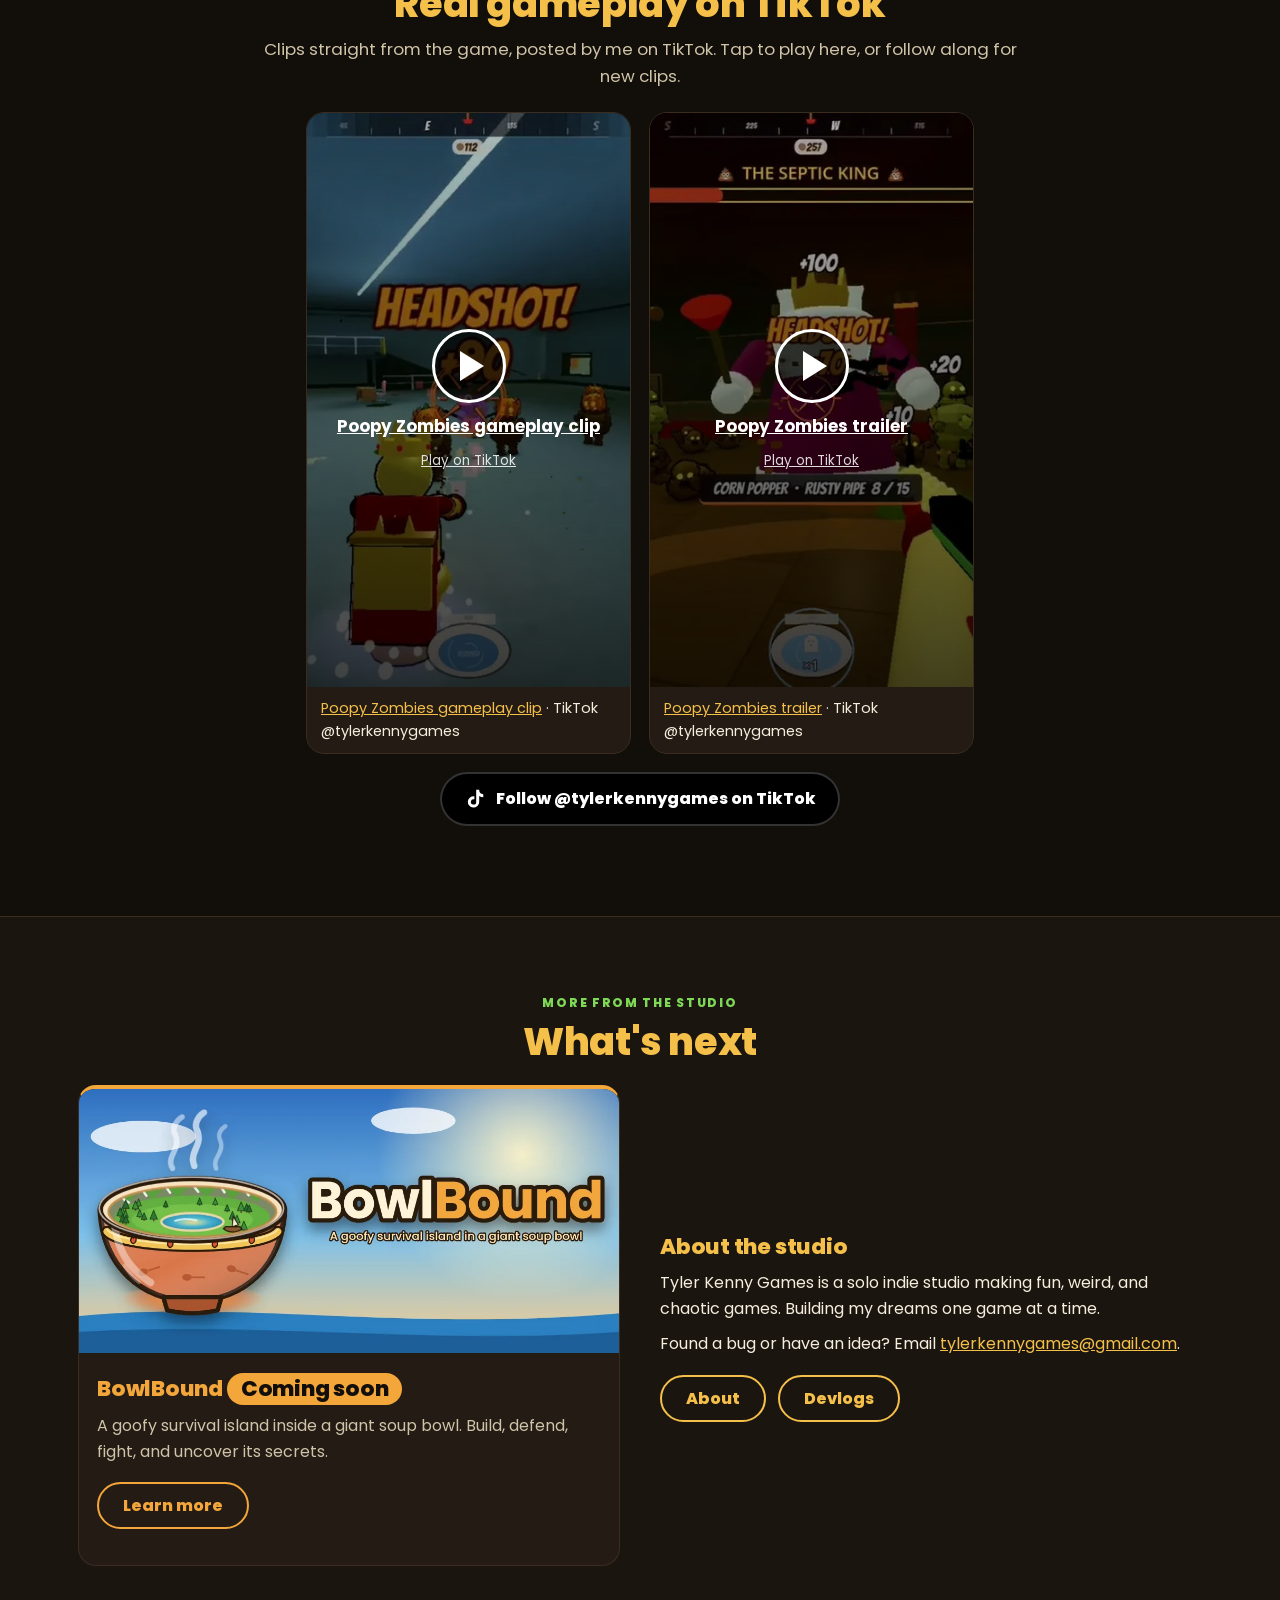
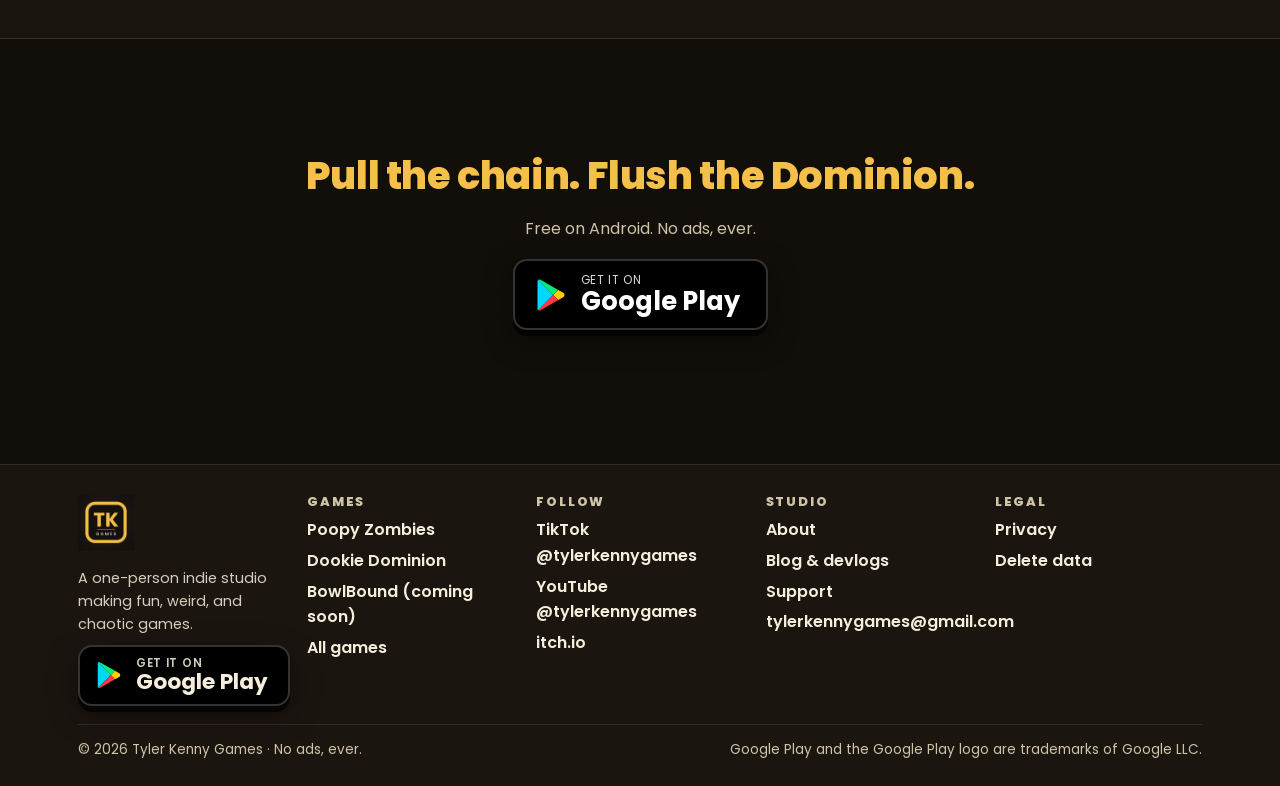
==== commit 9a502f75: "Site overhaul: new design + Dookie Dominion" ====
--- a/index.html
+++ b/index.html
@@ -1,23 +1,134 @@
 <!DOCTYPE html>
-<html lang="en"><head><meta charset="utf-8"><meta name="viewport" content="width=device-width, initial-scale=1">
-<title>Tyler Kenny Games</title><meta name="description" content="Tyler Kenny Games: a one-person indie studio making fun, weird, and chaotic games.">
-<link rel="icon" href="img/logo.png"><link rel="preconnect" href="https://fonts.googleapis.com"><link rel="preconnect" href="https://fonts.gstatic.com" crossorigin>
-<link href="https://fonts.googleapis.com/css2?family=Poppins:wght@400;700&display=swap" rel="stylesheet"><link rel="stylesheet" href="style.css"></head>
-<body><header class="site-header"><div class="wrap hdr">
-<a class="brand" href="index.html"><img src="img/logo.png" alt="Tyler Kenny Games logo" width="56" height="56"></a>
-<input type="checkbox" id="nav-toggle" class="nav-toggle"><label for="nav-toggle" class="burger" aria-label="Menu"><span></span><span></span><span></span></label>
-<nav><ul><li><a href="index.html" aria-current="page">Home</a></li><li><a href="games.html">Games</a></li><li><a href="poopy-zombies.html">Poopy Zombies</a></li><li><a href="bowlbound.html">BowlBound</a></li><li><a href="about.html">About</a></li><li><a href="support.html">Support</a></li><li><a href="blog.html">Blog</a></li></ul></nav></div></header>
-<main>
-<section class="wrap hero"><img class="pic banner" src="img/pz-top-banner.jpg" alt="Poopy Zombies, comedic zombie shooter by Tyler Kenny Games">
-<div class="reviews" aria-label="Google Play reviews"><a class="rv-score" href="https://play.google.com/store/apps/details?id=com.poopyzombies.game" target="_blank" rel="noopener"><span class="stars" aria-label="5 out of 5 stars">★★★★★</span><span><strong>5.0</strong> on Google Play</span></a><blockquote class="rv"><p><span class="stars" aria-label="5 stars">★★★★★</span> “GOATED. best game I&#x27;ve played since god of war”</p><cite>Patrick P. · <a href="https://play.google.com/store/apps/details?id=com.poopyzombies.game" target="_blank" rel="noopener">Google Play review</a></cite></blockquote><blockquote class="rv"><p><span class="stars" aria-label="5 stars">★★★★★</span> “very interesting fun game kid safe. highly recommended”</p><cite>Mickel P. · <a href="https://play.google.com/store/apps/details?id=com.poopyzombies.game" target="_blank" rel="noopener">Google Play review</a></cite></blockquote><blockquote class="rv"><p><span class="stars" aria-label="5 stars">★★★★★</span> “The game is in Turkish and it’s great, I loved it, play it and recommend it, it’s amazing!”</p><cite>Salih Ö. · <a href="https://play.google.com/store/apps/details?id=com.poopyzombies.game" target="_blank" rel="noopener">Google Play review</a>, translated from Turkish</cite></blockquote></div>
-<div class="btns"><a class="btn gold big" href="https://play.google.com/store/apps/details?id=com.poopyzombies.game" target="_blank" rel="noopener">Get it on Google Play</a><a class="btn outline" href="poopy-zombies.html">Learn more</a></div></section>
-<section class="wrap card pz"><img class="pic icon" src="img/pz-icon.png" alt="Poopy Zombies: Multiplayer FPS icon" loading="lazy"><h2>Poopy Zombies: Multiplayer FPS</h2><p>A toilet-humor zombie shooter in multiplayer alpha. Online 5v5 PvP, round-based zombie co-op, or solo in first person, third person or top-down.</p>
-<p class="small"><strong>Version 4.5.6 is live on Google Play</strong> · Android · Early access (multiplayer alpha)</p>
-<h3>New in 4.5.6: Lobbies + Gun Feel</h3><ul><li>New full-screen lobbies: map vote up top, both teams with every player&#x27;s class and level</li><li>Back to your lobby after online matches</li><li>Change class mid-match in 5v5 and Infected</li><li>Holo-Poo rebuilt, every optic now mounted on the gun</li><li>7 new attachments, guns level to 30</li><li>Snappier movement and smoother recoil</li><li>Lane signs and team banners on all 5v5 maps</li><li>Fixes for online rematches</li></ul>
-<div class="video-one"><figure class="video-card"><div class="video"><iframe src="https://www.youtube-nocookie.com/embed/wh7OsXZK6mo" title="5v5 Flush Wars: Plungers vs Brushes on New Town" loading="lazy" allow="accelerometer; clipboard-write; encrypted-media; gyroscope; picture-in-picture; web-share" referrerpolicy="strict-origin-when-cross-origin" allowfullscreen></iframe></div><figcaption class="small"><a href="https://www.youtube.com/watch?v=wh7OsXZK6mo" target="_blank" rel="noopener">5v5 Flush Wars: Plungers vs Brushes on New Town</a></figcaption></figure></div>
-<div class="btns"><a class="btn gold big" href="https://play.google.com/store/apps/details?id=com.poopyzombies.game" target="_blank" rel="noopener">Get it on Google Play</a><a class="btn outline lime" href="poopy-zombies.html">Screenshots &amp; videos</a><a class="btn outline lime" href="devlog-v456.html">Read the devlog</a></div></section>
-<section class="wrap card bb"><h2>BowlBound</h2><img class="pic" src="img/bb-feature.png" alt="BowlBound feature graphic" loading="lazy"><p>Coming soon.</p><div class="btns"><a class="btn outline orange" href="bowlbound.html">Learn more</a></div></section>
-<section class="wrap card"><h2>About the studio</h2><p>Tyler Kenny Games is a solo indie studio making fun, weird, and chaotic games. Building my dreams one game at a time.</p><div class="btns"><a class="btn outline" href="about.html">Learn more</a></div></section></main>
-<footer class="site-footer"><div class="wrap"><ul class="flinks">
-<li><a class="" href="https://tylerkennygames.itch.io/" target="_blank" rel="noopener">itch.io</a></li><li><a href="privacy.html">Privacy</a></li><li><a href="delete-data.html">Delete data</a></li><li><a class="" href="https://youtube.com/@tylerkennygames" target="_blank" rel="noopener">YouTube</a></li><li><a class="" href="https://www.tiktok.com/@tylerkennygames" target="_blank" rel="noopener">TikTok</a></li></ul>
-<p>© 2026 Tyler Kenny Games</p></div></footer></body></html>
+<html lang="en">
+<head>
+<meta charset="utf-8">
+<meta name="viewport" content="width=device-width, initial-scale=1">
+<title>Tyler Kenny Games | Poopy Zombies: Multiplayer FPS</title>
+<meta name="description" content="Poopy Zombies: a toilet-humor zombie shooter with zombie co-op and online 5v5. Free on Google Play, no ads ever. The Dookie Dominion event starts Nov 8.">
+<meta name="theme-color" content="#120E0A">
+<link rel="canonical" href="https://tylerkennydev.github.io/">
+<meta property="og:type" content="website">
+<meta property="og:title" content="Tyler Kenny Games | Poopy Zombies: Multiplayer FPS">
+<meta property="og:description" content="Poopy Zombies: a toilet-humor zombie shooter with zombie co-op and online 5v5. Free on Google Play, no ads ever. The Dookie Dominion event starts Nov 8.">
+<meta property="og:url" content="https://tylerkennydev.github.io/">
+<meta property="og:image" content="https://tylerkennydev.github.io/img/og-dookie-dominion.jpg">
+<meta name="twitter:card" content="summary_large_image">
+<link rel="icon" href="img/logo.png">
+<link rel="preconnect" href="https://fonts.googleapis.com"><link rel="preconnect" href="https://fonts.gstatic.com" crossorigin>
+<link href="https://fonts.googleapis.com/css2?family=Poppins:wght@400;600;700;800;900&amp;display=swap" rel="stylesheet">
+<link rel="stylesheet" href="style.css?v=20261028">
+<link rel="preload" as="image" href="img/dd-hero-960.webp" imagesrcset="img/dd-hero-960.webp 960w, img/dd-hero-1920.webp 1920w" imagesizes="100vw">
+</head>
+<body>
+<a class="skip" href="#main">Skip to content</a>
+<header class="site-header"><div class="wrap hdr">
+<a class="brand" href="index.html"><img src="img/logo.png" alt="Tyler Kenny Games logo" width="44" height="44"><span>Tyler Kenny Games</span></a>
+<input type="checkbox" id="nav-toggle" class="nav-toggle"><label for="nav-toggle" class="burger"><span></span><span></span><span></span><i class="sr-only">Menu</i></label>
+<nav aria-label="Main"><ul><li><a href="index.html" aria-current="page">Home</a></li><li><a href="poopy-zombies.html">Poopy Zombies</a></li><li><a href="poopy-zombies.html#dominion">Dookie Dominion</a></li><li><a href="games.html">Games</a></li><li><a href="bowlbound.html">BowlBound</a></li><li><a href="blog.html">Blog</a></li><li><a href="about.html">About</a></li><li><a href="support.html">Support</a></li></ul></nav>
+<a class="gp hdr-cta" href="https://play.google.com/store/apps/details?id=com.poopyzombies.game" target="_blank" rel="noopener" aria-label="Get Poopy Zombies on Google Play"><svg viewBox="0 0 24 24" aria-hidden="true" focusable="false"><path fill="#00D7FE" d="M3.6 1.8 13.4 12l-9.8 10.2c-.4-.2-.6-.7-.6-1.2V3c0-.5.2-1 .6-1.2z"/><path fill="#FFCE00" d="m16.8 8.6 3.4 1.9c1.1.6 1.1 2.4 0 3l-3.4 1.9L13.4 12z"/><path fill="#FF3A44" d="M13.4 12 3.6 22.2c.4.2.9.2 1.4-.1l11.8-6.7z"/><path fill="#00F076" d="M3.6 1.8c.4-.2.9-.2 1.4.1l11.8 6.7L13.4 12z"/></svg><span><small>Get it on</small><b>Google Play</b></span></a>
+</div></header>
+<main id="main">
+<section class="hero-x" aria-labelledby="hero-h">
+<div class="bg"><img src="img/dd-hero-960.webp" srcset="img/dd-hero-960.webp 960w, img/dd-hero-1920.webp 1920w" sizes="100vw" alt="Dookie Dominion key art: Field Marshal Von Plopp raises a golden plunger on a podium, with his sewage troopers on one side and a Resistance plumber on the other" width="1920" height="1080" fetchpriority="high"></div>
+<div class="wrap">
+<p class="kicker">Tyler Kenny Games presents</p>
+<h1 id="hero-h">Poopy Zombies<em>Multiplayer FPS</em></h1>
+<p class="lead">Flush poop zombies in co-op and 5v5. Grab a plunger, load the Corn Popper and pull the chain on the stinkiest zombie shooter on your phone.</p>
+<div class="hero-ctas"><a class="gp lg" href="https://play.google.com/store/apps/details?id=com.poopyzombies.game" target="_blank" rel="noopener" aria-label="Get Poopy Zombies on Google Play"><svg viewBox="0 0 24 24" aria-hidden="true" focusable="false"><path fill="#00D7FE" d="M3.6 1.8 13.4 12l-9.8 10.2c-.4-.2-.6-.7-.6-1.2V3c0-.5.2-1 .6-1.2z"/><path fill="#FFCE00" d="m16.8 8.6 3.4 1.9c1.1.6 1.1 2.4 0 3l-3.4 1.9L13.4 12z"/><path fill="#FF3A44" d="M13.4 12 3.6 22.2c.4.2.9.2 1.4-.1l11.8-6.7z"/><path fill="#00F076" d="M3.6 1.8c.4-.2.9-.2 1.4.1l11.8 6.7L13.4 12z"/></svg><span><small>Get it on</small><b>Google Play</b></span></a><a class="btn outline" href="#dominion">Dookie Dominion: Nov 8</a></div>
+<ul class="pills"><li class="pill noads">No ads, ever</li><li class="pill">Free on Android</li><li class="pill">Zombies · 5v5 · Co-op</li><li class="pill ev">Free event Nov 8 – Dec 7</li></ul>
+</div>
+</section>
+<section class="rv-sec" aria-labelledby="rv-h"><div class="wrap">
+<h2 id="rv-h">5 stars from real players</h2>
+<div class="reviews" role="group" aria-label="Google Play reviews"><a class="rv-score" href="https://play.google.com/store/apps/details?id=com.poopyzombies.game" target="_blank" rel="noopener"><span class="stars" role="img" aria-label="5 out of 5 stars">★★★★★</span><span><strong>5.0</strong> on Google Play</span></a><blockquote class="rv"><p><span class="stars" role="img" aria-label="5 stars">★★★★★</span> “GOATED. best game I&#x27;ve played since god of war”</p><cite>Patrick P. · <a href="https://play.google.com/store/apps/details?id=com.poopyzombies.game" target="_blank" rel="noopener">Google Play review</a></cite></blockquote><blockquote class="rv"><p><span class="stars" role="img" aria-label="5 stars">★★★★★</span> “very interesting fun game kid safe. highly recommended”</p><cite>Mickel P. · <a href="https://play.google.com/store/apps/details?id=com.poopyzombies.game" target="_blank" rel="noopener">Google Play review</a></cite></blockquote><blockquote class="rv"><p><span class="stars" role="img" aria-label="5 stars">★★★★★</span> “The game is in Turkish and it’s great, I loved it, play it and recommend it, it’s amazing!”</p><cite>Salih Ö. · <a href="https://play.google.com/store/apps/details?id=com.poopyzombies.game" target="_blank" rel="noopener">Google Play review</a>, translated from Turkish</cite></blockquote></div>
+<p class="rv-all"><a href="https://play.google.com/store/apps/details?id=com.poopyzombies.game" target="_blank" rel="noopener">Read all reviews on Google Play →</a></p>
+</div></section>
+
+<section class="sec dd" id="dominion" aria-labelledby="dd-h"><div class="wrap center">
+<span class="eyebrow">Coming in the next update</span>
+<h2 id="dd-h" class="sr-only">The Dookie Dominion</h2>
+<img class="dd-logo" src="img/dd-logo.webp" alt="Poopy Zombies: Dookie Dominion logo, free event, 4 new maps" width="900" height="360" loading="lazy">
+<p class="lead">Field Marshal Ignatz Von Plopp fell into a tank of Brown Serum and climbed out with one dream: flush the surface world under. His sewage army is marching.</p>
+<div class="status"><span class="tag">v4.6.0 · next update</span><span class="tag lime">Event starts Nov 8</span><span class="tag dim">Free to keep if you play before Dec 7</span></div>
+<p class="sr-only">The Dookie Dominion event starts Sunday, November 8, 2026 at 12:00 AM your local time and runs until December 7.</p>
+<div id="cd" role="timer" aria-label="Countdown to the Dookie Dominion event, November 8, 2026"><ul class="countdown"><li><b>--</b><span>Days</span></li><li><b>--</b><span>Hours</span></li><li><b>--</b><span>Mins</span></li><li><b>--</b><span>Secs</span></li></ul></div>
+<p class="cd-live" id="cd-live" hidden></p>
+<p class="cd-note" id="cd-note">Event starts <strong>Nov 8, 2026 at 12:00 AM</strong> your local time · runs to Dec 7</p>
+
+<div class="cards3" style="margin-top:28px;text-align:left">
+<article class="tile chap"><span class="num">CH 1</span><img src="img/dd-ch1-fortress-640.webp" srcset="img/dd-ch1-fortress-640.webp 640w, img/dd-ch1-fortress-1280.webp 1280w" sizes="(min-width:760px) 33vw, 100vw" alt="Gameplay in Fortress Flushenstein: a player in a stars-and-stripes outfit in a green-lit bunker room, with the touch controls and HUD" width="1280" height="720" loading="lazy" decoding="async"><div class="tb"><h3>Fortress Flushenstein</h3><p>The Dominion's front-line bunker. Gas tests, alarm sirens, 3 golden seat keys and the Vault. Then beat <strong>the Panzer Plopper</strong>.</p></div></article>
+<article class="tile chap"><span class="num">CH 2</span><img src="img/dd-ch2-plopwerk-640.webp" srcset="img/dd-ch2-plopwerk-640.webp 640w, img/dd-ch2-plopwerk-1280.webp 1280w" sizes="(min-width:760px) 33vw, 100vw" alt="Gameplay in Plopwerk Factory: a player under the PLOPWERK sign in a rust-red factory hall, with the HUD" width="1280" height="720" loading="lazy" decoding="async"><div class="tb"><h3>Plopwerk Factory</h3><p>Where sewage becomes soldiers. Conveyor belts, troopers climbing out of the vats and sludge valves. Build the <strong>Flushinator Mk II</strong>.</p></div></article>
+<article class="tile chap"><span class="num">CH 3</span><img src="img/dd-ch3-golden-throne-640.webp" srcset="img/dd-ch3-golden-throne-640.webp 640w, img/dd-ch3-golden-throne-1280.webp 1280w" sizes="(min-width:760px) 33vw, 100vw" alt="Gameplay in The Golden Throne: a player in a sandy palace courtyard, with the HUD" width="1280" height="720" loading="lazy" decoding="async"><div class="tb"><h3>The Golden Throne</h3><p>Von Plopp's palace. Find the 3 Royal Seals and summon <strong>the Field Marshal</strong> for a 3-phase boss fight.</p></div></article>
+</div>
+<p style="margin-top:22px"><strong>Plus Stinkgrad Station</strong>, a new 5v5 map where a train flushes anyone still on the tracks, and Golden Seats to earn in any mode for event skins, the Plunger Salute emote and titles.</p>
+<div class="btns"><a class="gp" href="https://play.google.com/store/apps/details?id=com.poopyzombies.game" target="_blank" rel="noopener" aria-label="Get Poopy Zombies on Google Play"><svg viewBox="0 0 24 24" aria-hidden="true" focusable="false"><path fill="#00D7FE" d="M3.6 1.8 13.4 12l-9.8 10.2c-.4-.2-.6-.7-.6-1.2V3c0-.5.2-1 .6-1.2z"/><path fill="#FFCE00" d="m16.8 8.6 3.4 1.9c1.1.6 1.1 2.4 0 3l-3.4 1.9L13.4 12z"/><path fill="#FF3A44" d="M13.4 12 3.6 22.2c.4.2.9.2 1.4-.1l11.8-6.7z"/><path fill="#00F076" d="M3.6 1.8c.4-.2.9-.2 1.4.1l11.8 6.7L13.4 12z"/></svg><span><small>Get it on</small><b>Google Play</b></span></a><a class="btn outline" href="poopy-zombies.html#dominion">Everything in Dookie Dominion</a></div>
+<p class="note">Install now so you're ready when the update lands. The new maps work as soon as v4.6.0 is installed; the event track opens Nov 8.</p>
+</div></section>
+<section class="sec" id="modes" aria-labelledby="modes-h"><div class="wrap">
+<div class="sec-h"><span class="eyebrow">Pick your poison</span><h2 id="modes-h">Three ways to flush</h2><p>Play in first person, third person or top-down. Touch, controller, or keyboard and mouse.</p></div>
+<div class="cards3">
+<article class="tile zm"><img src="img/pz-v456-1.jpg" alt="Zombies mode: a player fights The Septic King boss in a sewer arena" width="1600" height="900" loading="lazy" decoding="async"><div class="tb"><h3>Zombies</h3><p>Survive endless rounds of poop zombies.</p><ul><li>Wall guns, doors, power, traps and the Pack-a-Turd</li><li>Easter eggs and summoned bosses on every map</li><li>Endless mode in The Throne Room</li></ul></div></article>
+<article class="tile mp"><img src="img/dd-stinkgrad-overview-640.webp" srcset="img/dd-stinkgrad-overview-640.webp 640w, img/dd-stinkgrad-overview-1280.webp 1280w" sizes="(min-width:760px) 33vw, 100vw" alt="Overview of Stinkgrad Station, the new 5v5 map: a metro station with platforms and tracks" width="1280" height="720" loading="lazy" decoding="async"><div class="tb"><h3>5v5 Multiplayer</h3><p>The Plungers vs The Brushes, online or against bots.</p><ul><li>Team Deathmatch, Domination, Infected and Rival 1v1</li><li>Medals, hitmarkers and precise hitboxes: headshots pay big</li><li>Killstreaks arrive in the next update</li></ul></div></article>
+<article class="tile co"><img src="img/pz-v456-2.jpg" alt="Co-op: a squad lands a headshot on the horde in Zombies Online" width="1600" height="900" loading="lazy" decoding="async"><div class="tb"><h3>Co-op</h3><p>Bring your friends, or don't.</p><ul><li>Zombies Online co-op with up to 4 players (alpha)</li><li>Couch co-op split screen, or local Wi-Fi</li><li>Solo with up to 3 AI squadmates</li></ul></div></article>
+</div>
+<div class="btns"><a class="btn outline lime" href="poopy-zombies.html#modes">All modes and maps</a></div>
+</div></section>
+<section class="sec alt" id="arsenal" aria-labelledby="wpn-h"><div class="wrap">
+<div class="split">
+<div><span class="eyebrow">Arsenal</span><p class="big-num" aria-hidden="true">28</p><h2 id="wpn-h">Ridiculous weapons</h2>
+<p class="muted">From the Corn Popper to the Flushinator. Customize every gun in the Gunsmith, collect blueprints and camos, and level up everything you shoot.</p>
+<ul class="chips" aria-label="Some of the weapons"><li>Corn Popper</li><li>Bazoo-Kaka</li><li>Skidmark Sniper</li><li>Loogie Launcher</li><li>Seat Boomerang</li><li>Sewer Serpent</li><li>Fart Cannon</li><li>Flushinator</li></ul>
+<ul class="ticks"><li>Gunsmith: 8 attachment slots, pick any 5 per gun, saved builds</li><li>Level every gun to 30 and grind Poop Mastery camos</li><li>Create-a-Class with lethals like the Sticky Stinker</li></ul></div>
+<div class="shots2"><img src="img/pz-v456-4.jpg" alt="Create-a-Class screen with a gun in the Gunsmith" width="1600" height="900" loading="lazy" decoding="async"><img src="img/pz-v456-3.jpg" alt="Poop Mastery camo grid on a pistol" width="1600" height="900" loading="lazy" decoding="async"></div>
+</div>
+<div class="split rev" style="margin-top:40px">
+<div><span class="eyebrow">Home base</span><h2>Your bunker</h2>
+<p class="muted">Your hub is a 3D bunker you can walk around. Build classes, unlock skins, emotes, calling cards and name plates, and finish daily contracts.</p>
+<ul class="ticks"><li>Skins, Death FX, titles and 30+ emotes</li><li>Daily and weekly contracts that pay Doo-bloons</li><li>Next update: Quartermaster supply drops, with the odds shown for every drop</li><li>Replay the Dominion Files story tapes</li></ul></div>
+<div class="shots2"><img src="img/pz-v456-6.jpg" alt="Locker screen in the bunker showing a boss trophy skin" width="1600" height="900" loading="lazy" decoding="async"><img src="img/pz-v456-5.jpg" alt="Daily rewards and contracts screen" width="1600" height="900" loading="lazy" decoding="async"></div>
+</div>
+</div></section>
+<section class="noads-band" aria-label="No ads"><div class="wrap">
+<p class="noads-seal"><svg viewBox="0 0 24 24" aria-hidden="true" focusable="false"><circle cx="12" cy="12" r="10" fill="none" stroke="currentColor" stroke-width="2.6"/><path d="M5 5l14 14" stroke="currentColor" stroke-width="2.6"/></svg>No ads. Ever.</p>
+<p>No pop-ups, no “watch a video to continue”, no ad networks. Just you, your squad and a whole lot of zombie poop.</p>
+</div></section>
+
+<section class="sec" id="videos" aria-labelledby="tt-h"><div class="wrap">
+<div class="sec-h"><span class="eyebrow">Watch it in action</span><h2 id="tt-h">Real gameplay on TikTok</h2><p>Clips straight from the game, posted by me on TikTok. Tap to play here, or follow along for new clips.</p></div>
+<div class="tt-grid"><figure class="tt"><div class="tt-frame"><a class="tt-load" href="https://www.tiktok.com/@tylerkennygames/video/7693975636834110750" target="_blank" rel="noopener" data-id="7693975636834110750" data-title="Poopy Zombies gameplay clip on TikTok" style="--poster:url('img/tt-poster-1.webp')"><span class="play" aria-hidden="true"></span><b>Poopy Zombies gameplay clip</b><small>Play on TikTok</small></a></div><figcaption><a href="https://www.tiktok.com/@tylerkennygames/video/7693975636834110750" target="_blank" rel="noopener">Poopy Zombies gameplay clip</a> · TikTok @tylerkennygames</figcaption></figure><figure class="tt"><div class="tt-frame"><a class="tt-load" href="https://www.tiktok.com/@tylerkennygames/video/7693977860582788383" target="_blank" rel="noopener" data-id="7693977860582788383" data-title="Poopy Zombies trailer on TikTok" style="--poster:url('img/tt-poster-2.webp')"><span class="play" aria-hidden="true"></span><b>Poopy Zombies trailer</b><small>Play on TikTok</small></a></div><figcaption><a href="https://www.tiktok.com/@tylerkennygames/video/7693977860582788383" target="_blank" rel="noopener">Poopy Zombies trailer</a> · TikTok @tylerkennygames</figcaption></figure></div>
+<div class="btns"><a class="tt-cta" href="https://www.tiktok.com/@tylerkennygames" target="_blank" rel="noopener"><svg viewBox="0 0 24 24" aria-hidden="true" focusable="false"><path fill="currentColor" d="M16.6 2h-3.3v13.2a2.9 2.9 0 1 1-2-2.8V9a6.2 6.2 0 1 0 5.3 6.2V8.6a7.6 7.6 0 0 0 4.4 1.4V6.7a4.4 4.4 0 0 1-4.4-4.4z"/></svg>Follow @tylerkennygames on TikTok</a></div>
+</div></section>
+
+<section class="sec alt" aria-labelledby="more-h"><div class="wrap">
+<div class="sec-h"><span class="eyebrow">More from the studio</span><h2 id="more-h">What's next</h2></div>
+<div class="split">
+<article class="tile" style="border-top:4px solid var(--orange)"><img src="img/bb-feature.webp" alt="BowlBound feature graphic" width="1024" height="500" loading="lazy" decoding="async" style="aspect-ratio:1024/500"><div class="tb"><h3 style="color:var(--orange)">BowlBound <span class="badge">Coming soon</span></h3><p>A goofy survival island inside a giant soup bowl. Build, defend, fight, and uncover its secrets.</p><div class="btns left"><a class="btn outline orange" href="bowlbound.html">Learn more</a></div></div></article>
+<div><h3>About the studio</h3><p>Tyler Kenny Games is a solo indie studio making fun, weird, and chaotic games. Building my dreams one game at a time.</p><p>Found a bug or have an idea? Email <a href="mailto:tylerkennygames@gmail.com">tylerkennygames@gmail.com</a>.</p><div class="btns left"><a class="btn outline" href="about.html">About</a><a class="btn outline" href="blog.html">Devlogs</a></div></div>
+</div>
+</div></section>
+<section class="sec center" aria-label="Download"><div class="wrap">
+<h2>Pull the chain. Flush the Dominion.</h2><p class="muted">Free on Android. No ads, ever.</p><div class="btns"><a class="gp lg" href="https://play.google.com/store/apps/details?id=com.poopyzombies.game" target="_blank" rel="noopener" aria-label="Get Poopy Zombies on Google Play"><svg viewBox="0 0 24 24" aria-hidden="true" focusable="false"><path fill="#00D7FE" d="M3.6 1.8 13.4 12l-9.8 10.2c-.4-.2-.6-.7-.6-1.2V3c0-.5.2-1 .6-1.2z"/><path fill="#FFCE00" d="m16.8 8.6 3.4 1.9c1.1.6 1.1 2.4 0 3l-3.4 1.9L13.4 12z"/><path fill="#FF3A44" d="M13.4 12 3.6 22.2c.4.2.9.2 1.4-.1l11.8-6.7z"/><path fill="#00F076" d="M3.6 1.8c.4-.2.9-.2 1.4.1l11.8 6.7L13.4 12z"/></svg><span><small>Get it on</small><b>Google Play</b></span></a></div>
+</div></section>
+</main>
+<footer class="site-footer"><div class="wrap">
+<div class="fgrid">
+<div class="fbrand"><img src="img/logo.png" alt="Tyler Kenny Games logo" width="56" height="56" loading="lazy"><p class="small">A one-person indie studio making fun, weird, and chaotic games.</p><a class="gp" href="https://play.google.com/store/apps/details?id=com.poopyzombies.game" target="_blank" rel="noopener" aria-label="Get Poopy Zombies on Google Play"><svg viewBox="0 0 24 24" aria-hidden="true" focusable="false"><path fill="#00D7FE" d="M3.6 1.8 13.4 12l-9.8 10.2c-.4-.2-.6-.7-.6-1.2V3c0-.5.2-1 .6-1.2z"/><path fill="#FFCE00" d="m16.8 8.6 3.4 1.9c1.1.6 1.1 2.4 0 3l-3.4 1.9L13.4 12z"/><path fill="#FF3A44" d="M13.4 12 3.6 22.2c.4.2.9.2 1.4-.1l11.8-6.7z"/><path fill="#00F076" d="M3.6 1.8c.4-.2.9-.2 1.4.1l11.8 6.7L13.4 12z"/></svg><span><small>Get it on</small><b>Google Play</b></span></a></div>
+<div><h2>Games</h2><ul><li><a href="poopy-zombies.html">Poopy Zombies</a></li><li><a href="poopy-zombies.html#dominion">Dookie Dominion</a></li><li><a href="bowlbound.html">BowlBound (coming soon)</a></li><li><a href="games.html">All games</a></li></ul></div>
+<div><h2>Follow</h2><ul><li><a href="https://www.tiktok.com/@tylerkennygames" target="_blank" rel="noopener">TikTok @tylerkennygames</a></li><li><a href="https://youtube.com/@tylerkennygames" target="_blank" rel="noopener">YouTube @tylerkennygames</a></li><li><a href="https://tylerkennygames.itch.io/" target="_blank" rel="noopener">itch.io</a></li></ul></div>
+<div><h2>Studio</h2><ul><li><a href="about.html">About</a></li><li><a href="blog.html">Blog &amp; devlogs</a></li><li><a href="support.html">Support</a></li><li><a href="mailto:tylerkennygames@gmail.com">tylerkennygames@gmail.com</a></li></ul></div>
+<div><h2>Legal</h2><ul><li><a href="privacy.html">Privacy</a></li><li><a href="delete-data.html">Delete data</a></li></ul></div>
+</div>
+<div class="fbottom"><p>© 2026 Tyler Kenny Games · No ads, ever.</p><p>Google Play and the Google Play logo are trademarks of Google LLC.</p></div>
+</div></footer>
+<script>
+(function(){var el=document.getElementById('cd');if(!el)return;var start=new Date(2026,10,8,0,0,0),end=new Date(2026,11,7,23,59,59),b=el.querySelectorAll('b'),live=document.getElementById('cd-live'),note=document.getElementById('cd-note'),timer;
+function p(x){return(x<10?'0':'')+x}
+function tick(){var now=new Date(),ms=start-now;if(ms<=0){clearInterval(timer);el.hidden=true;if(note)note.hidden=true;live.textContent=now<=end?'The Dookie Dominion event is LIVE until Dec 7!':'The Dookie Dominion event has ended. Thanks for playing!';live.hidden=false;return}
+var s=Math.floor(ms/1000);b[0].textContent=Math.floor(s/86400);b[1].textContent=p(Math.floor(s%86400/3600));b[2].textContent=p(Math.floor(s%3600/60));b[3].textContent=p(s%60)}
+tick();timer=setInterval(tick,1000)})();
+</script>
+<script>
+document.querySelectorAll('.tt-load').forEach(function(a){a.addEventListener('click',function(e){e.preventDefault();var f=document.createElement('iframe');f.src='https://www.tiktok.com/player/v1/'+a.dataset.id+'?autoplay=1&description=0&music_info=0&rel=0';f.title=a.dataset.title;f.setAttribute('allow','autoplay; encrypted-media; fullscreen; picture-in-picture');f.setAttribute('allowfullscreen','');a.replaceWith(f);});});
+</script>
+</body>
+</html>
--- a/style.css
+++ b/style.css
@@ -1,82 +1,231 @@
-:root{--bg:#17120E;--gold:#F5C04A;--cream:#F5EEDC;--lime:#7ED957;--orange:#F3A63A;--card:#221A14}
+/* Tyler Kenny Games — overhaul Oct 28 2026. No frameworks. Mobile-first. */
+:root{--bg:#120E0A;--bg2:#1B1510;--card:#241B14;--card2:#2E2319;--line:#3A2C1F;--gold:#F5C04A;--gold2:#FFD97A;--cream:#F5EEDC;--muted:#CFC3A8;--lime:#7ED957;--orange:#F3A63A;--olive:#56633A;--red:#E0533D;--r:18px;--shadow:0 10px 30px rgba(0,0,0,.45)}
 *{box-sizing:border-box}
+html{scroll-behavior:smooth;-webkit-text-size-adjust:100%}
 html,body{margin:0;background:var(--bg);color:var(--cream);font-family:Poppins,system-ui,-apple-system,"Segoe UI",Roboto,sans-serif;line-height:1.6}
-h1,h2,h3{font-family:Poppins,sans-serif;font-weight:700;color:var(--gold);line-height:1.2;margin:1.2em 0 .5em}
-h1{font-size:clamp(1.8rem,4vw,2.6rem)}h2{font-size:clamp(1.3rem,3vw,1.8rem)}
-a{color:var(--gold)}
+@media (prefers-reduced-motion:reduce){html{scroll-behavior:auto}*{animation:none!important;transition:none!important}}
+h1,h2,h3{font-weight:800;color:var(--gold);line-height:1.12;margin:1.1em 0 .5em;letter-spacing:-.01em}
+h1{font-size:clamp(2rem,7vw,3.6rem)}h2{font-size:clamp(1.5rem,4.6vw,2.4rem)}h3{font-size:clamp(1.1rem,3vw,1.35rem)}
+p{margin:.6em 0}
+a{color:var(--gold)}a:hover{color:var(--gold2)}
+:focus-visible{outline:3px solid var(--lime);outline-offset:3px;border-radius:6px}
 img{max-width:100%;height:auto}
-.wrap{max-width:1100px;margin:0 auto;padding:0 20px}
-main{padding-bottom:40px}
-.pic{display:block;width:100%;height:auto;object-fit:contain;border-radius:10px;margin:16px auto}
-.banner{max-width:960px}
-.icon{width:160px;border-radius:24px}
-.logo-bb{max-width:560px}
 figure{margin:0}
-/* header */
-.site-header{background:var(--bg);border-bottom:2px solid #2e241b;position:sticky;top:0;z-index:10}
-.hdr{display:flex;align-items:center;justify-content:space-between;gap:16px;min-height:76px}
-.brand img{display:block;width:56px;height:56px;object-fit:contain}
-nav ul{list-style:none;display:flex;gap:4px;margin:0;padding:0;flex-wrap:wrap}
-nav a{display:block;padding:8px 12px;color:var(--cream);text-decoration:none;font-weight:700;border-radius:6px}
-nav a:hover,nav a[aria-current=page]{color:var(--gold)}
-.nav-toggle{display:none}.burger{display:none;cursor:pointer;padding:10px}
+.wrap{max-width:1160px;margin:0 auto;padding:0 18px}
+main{padding-bottom:24px}
+.skip{position:absolute;left:-999px;top:8px;z-index:100;background:var(--gold);color:var(--bg);padding:8px 14px;border-radius:8px;font-weight:700}
+.skip:focus{left:8px}
+.sr-only{position:absolute!important;width:1px;height:1px;overflow:hidden;clip:rect(0 0 0 0);white-space:nowrap}
+.pic{display:block;width:100%;height:auto;object-fit:contain;border-radius:12px;margin:16px auto}
+.banner{max-width:960px}.icon{width:160px;border-radius:24px}.logo-bb{max-width:560px}
+
+/* header (same markup on every page, incl. legacy pages) */
+.site-header{background:rgba(18,14,10,.92);backdrop-filter:saturate(1.4) blur(8px);-webkit-backdrop-filter:saturate(1.4) blur(8px);border-bottom:1px solid var(--line);position:sticky;top:0;z-index:50}
+.hdr{display:flex;align-items:center;justify-content:space-between;gap:12px;min-height:64px;position:relative}
+.brand{display:flex;align-items:center;gap:10px;text-decoration:none;color:var(--cream);font-weight:800;font-size:1rem}
+.brand img{display:block;width:44px;height:44px;object-fit:contain}
+.brand span{display:none}
+nav ul{list-style:none;display:flex;gap:2px;margin:0;padding:0;flex-wrap:wrap}
+nav a{display:block;padding:8px 11px;color:var(--cream);text-decoration:none;font-weight:700;border-radius:8px;font-size:.95rem}
+nav a:hover,nav a[aria-current=page]{color:var(--gold);background:rgba(245,192,74,.08)}
+.hdr-cta{display:none}
+.nav-toggle{position:absolute;opacity:0;width:1px;height:1px}
+.burger{display:block;cursor:pointer;padding:10px;margin-left:auto}
 .burger span{display:block;width:26px;height:3px;margin:5px 0;background:var(--gold);border-radius:2px;transition:.2s}
-@media(max-width:860px){
- .burger{display:block}
- nav{display:none;position:absolute;left:0;right:0;top:100%;background:var(--bg);border-bottom:2px solid #2e241b}
- nav ul{flex-direction:column;padding:8px 20px 16px}
- .nav-toggle:checked~nav{display:block}
- .nav-toggle:checked+.burger span:nth-child(1){transform:translateY(8px) rotate(45deg)}
- .nav-toggle:checked+.burger span:nth-child(2){opacity:0}
- .nav-toggle:checked+.burger span:nth-child(3){transform:translateY(-8px) rotate(-45deg)}
+.nav-toggle:focus-visible+.burger{outline:3px solid var(--lime);border-radius:8px}
+nav{display:none;position:absolute;left:-18px;right:-18px;top:100%;background:var(--bg2);border-bottom:1px solid var(--line);box-shadow:var(--shadow)}
+nav ul{flex-direction:column;padding:8px 18px 16px}
+nav a{padding:12px 10px;font-size:1.05rem}
+.nav-toggle:checked~nav{display:block}
+.nav-toggle:checked+.burger span:nth-child(1){transform:translateY(8px) rotate(45deg)}
+.nav-toggle:checked+.burger span:nth-child(2){opacity:0}
+.nav-toggle:checked+.burger span:nth-child(3){transform:translateY(-8px) rotate(-45deg)}
+@media(min-width:960px){
+ .burger{display:none}
+ nav{display:block;position:static;background:none;border:0;box-shadow:none;margin-left:auto}
+ nav ul{flex-direction:row;padding:0}
+ nav ul{flex-wrap:nowrap}
+ nav a{padding:8px 9px;font-size:.9rem;white-space:nowrap}
+ .hdr-cta{display:inline-flex}
 }
+
+@media(min-width:1200px){nav a{padding:8px 11px;font-size:.95rem}}
+@media(min-width:1440px){.brand span{display:inline}}
 /* buttons */
 .btns{display:flex;flex-wrap:wrap;gap:12px;justify-content:center;margin:18px 0}
-.btn{display:inline-block;padding:12px 26px;border-radius:999px;font-weight:700;text-decoration:none;border:2px solid var(--gold);color:var(--gold);text-align:center}
-.btn.gold{background:var(--gold);color:var(--bg)}
+.btns.left{justify-content:flex-start}
+.btn{display:inline-flex;align-items:center;justify-content:center;gap:8px;padding:12px 24px;border-radius:999px;font-weight:800;text-decoration:none;border:2px solid var(--gold);color:var(--gold);text-align:center;line-height:1.2;transition:transform .12s,filter .12s}
+.btn:hover{filter:brightness(1.1);transform:translateY(-1px)}
+.btn.gold{background:var(--gold);color:var(--bg)}.btn.gold:hover{color:var(--bg)}
 .btn.outline{background:transparent}
 .btn.lime{border-color:var(--lime);color:var(--lime)}
 .btn.orange{border-color:var(--orange);color:var(--orange)}
 .btn.lime-bg{background:var(--lime);border-color:var(--lime);color:var(--bg)}
 .btn.orange-bg{background:var(--orange);border-color:var(--orange);color:var(--bg)}
-.btn:hover{filter:brightness(1.1)}
+.btn.big{font-size:1.1rem;padding:15px 30px}
+.btn.sm{padding:8px 16px;font-size:.9rem}
+.btns .br{flex-basis:100%;height:0}
+/* Google Play CTA */
+.gp{display:inline-flex;align-items:center;gap:12px;background:#000;color:#fff;border:2px solid #fff3;border-radius:14px;padding:10px 20px 10px 14px;text-decoration:none;box-shadow:0 6px 0 #000a,var(--shadow);transition:transform .12s}
+.gp:hover{color:#fff;transform:translateY(-2px);border-color:var(--gold)}
+.gp svg{width:30px;height:30px;flex:none}
+.gp span{white-space:nowrap;display:flex;flex-direction:column;line-height:1.1;text-align:left}
+.gp small{font-size:.72rem;letter-spacing:.06em;text-transform:uppercase;opacity:.85}
+.gp b{font-size:1.35rem;font-weight:700}
+.gp.lg{padding:13px 26px 13px 18px}.gp.lg b{font-size:1.6rem}.gp.lg svg{width:36px;height:36px}
+.hdr-cta.gp{padding:6px 14px 6px 10px;border-radius:10px;box-shadow:none}.hdr-cta.gp svg{width:20px;height:20px}.hdr-cta.gp b{font-size:.95rem}.hdr-cta.gp small{display:none}
+
+/* hero */
 .hero{text-align:center;padding-top:16px}
-.card{background:var(--card);border-radius:16px;padding:8px 24px 16px;margin:28px auto}
+.hero-x{position:relative;isolation:isolate;overflow:hidden;text-align:left;padding:0;min-height:min(88vh,760px);display:flex;align-items:flex-end;background:#0b0907}
+.hero-x .bg{position:absolute;inset:0;z-index:-2}
+.hero-x .bg img{width:100%;height:100%;object-fit:cover;object-position:60% 40%;display:block}
+.hero-x::after{content:"";position:absolute;inset:0;z-index:-1;background:linear-gradient(180deg,rgba(18,14,10,.15) 0%,rgba(18,14,10,.35) 40%,rgba(18,14,10,.96) 88%,var(--bg) 100%)}
+.hero-x .wrap{width:100%;padding-top:120px;padding-bottom:28px}
+.kicker{display:inline-block;font-weight:800;text-transform:uppercase;letter-spacing:.12em;font-size:.78rem;color:var(--lime);margin:0 0 6px}
+.hero-x h1{margin:.1em 0 .2em;font-size:clamp(2.3rem,9vw,5rem);font-weight:900;text-shadow:0 4px 0 #000,0 10px 30px rgba(0,0,0,.6);line-height:.98}
+.hero-x h1 em{display:block;font-style:normal;color:var(--cream);font-size:.42em;letter-spacing:.02em;margin-top:.25em}
+.hero-x .lead{font-size:clamp(1.05rem,3.6vw,1.35rem);max-width:620px;margin:10px 0 18px;color:var(--cream);text-shadow:0 2px 10px #000}
+.hero-ctas{display:flex;flex-wrap:wrap;gap:12px;align-items:center}
+.pills{display:flex;flex-wrap:wrap;gap:8px;margin:18px 0 0;padding:0;list-style:none}
+.pill{display:inline-flex;align-items:center;gap:6px;background:rgba(0,0,0,.55);border:1px solid #ffffff26;border-radius:999px;padding:5px 12px;font-size:.82rem;font-weight:700}
+.pill.noads{background:var(--lime);color:#10200a;border-color:var(--lime)}
+.pill.ev{background:var(--gold);color:var(--bg);border-color:var(--gold)}
+.hero-split{display:grid;gap:22px;align-items:center;padding:28px 0 8px}
+.hero-split h1{margin:.1em 0 .2em}
+.hero-split .art img{border-radius:var(--r);box-shadow:var(--shadow);display:block;width:100%}
+@media(min-width:900px){.hero-split{grid-template-columns:1.05fr 1fr;gap:40px;padding:48px 0 12px}}
+
+/* sections */
+.sec{padding:clamp(36px,7vw,72px) 0}
+.sec.alt{background:var(--bg2);border-block:1px solid var(--line)}
+.sec-h{max-width:760px;margin:0 auto 22px;text-align:center}
+.sec-h h2{margin:.15em 0 .3em}
+.sec-h p{color:var(--muted);font-size:1.05rem;margin:0}
+.eyebrow{display:inline-block;font-weight:800;text-transform:uppercase;letter-spacing:.14em;font-size:.76rem;color:var(--lime)}
+.tag{display:inline-block;font-weight:800;font-size:.72rem;letter-spacing:.08em;text-transform:uppercase;background:var(--gold);color:var(--bg);padding:3px 9px;border-radius:6px;vertical-align:middle}
+.tag.lime{background:var(--lime);color:#10200a}.tag.dim{background:#ffffff1f;color:var(--cream)}
+.card{background:var(--card);border:1px solid var(--line);border-radius:var(--r);padding:10px 22px 18px;margin:28px auto}
 .card.pz{border-top:4px solid var(--lime)}.card.pz h2,.lime-t{color:var(--lime)}
 .card.bb,.bb .card{border-top:4px solid var(--orange)}.bb h1,.bb h2,.card.bb h2{color:var(--orange)}
 .pz h2{color:var(--lime)}
 .center{text-align:center}.center .icon{margin:16px auto}
-.small{font-size:.9rem;opacity:.8}
-.badge{display:inline-block;background:var(--orange);color:var(--bg);font-weight:700;padding:4px 14px;border-radius:999px}
+.small{font-size:.9rem;opacity:.85}
+.muted{color:var(--muted)}
+.badge{display:inline-block;background:var(--orange);color:var(--bg);font-weight:800;padding:4px 14px;border-radius:999px}
 .lead{font-size:1.15rem;max-width:720px;margin:12px auto}
-.grid{display:grid;grid-template-columns:repeat(auto-fit,minmax(300px,1fr));gap:24px}
+.grid{display:grid;grid-template-columns:repeat(auto-fit,minmax(min(100%,300px),1fr));gap:20px}
 .grid .card{margin:0;text-align:center}.grid .icon{margin:16px auto}
-.gallery{display:grid;grid-template-columns:repeat(auto-fit,minmax(300px,1fr));gap:12px}
+.gallery{display:grid;grid-template-columns:repeat(auto-fit,minmax(min(100%,300px),1fr));gap:12px}
 .gallery .pic{margin:0}
+.gallery figcaption{font-size:.85rem;color:var(--muted);padding:6px 2px 0}
 .prose{max-width:820px}
 .posts{display:grid;gap:24px}.post h2 a{color:var(--gold);text-decoration:none}
-.site-footer{border-top:2px solid #2e241b;padding:24px 0;text-align:center}
-.flinks{list-style:none;display:flex;flex-wrap:wrap;gap:20px;justify-content:center;padding:0;margin:0 0 8px}
-.flinks a{color:var(--cream);font-weight:700}
-
-.btn.big{font-size:1.15rem;padding:16px 34px;max-width:440px}
-.btns .br{flex-basis:100%;height:0}
-
-/* videos */
+.card ul,.prose ul{padding-left:1.2em}
+.cards3{display:grid;gap:16px}
+@media(min-width:760px){.cards3{grid-template-columns:repeat(3,1fr)}}
+.tile{background:var(--card);border:1px solid var(--line);border-radius:var(--r);overflow:hidden;display:flex;flex-direction:column}
+.tile img{display:block;width:100%;aspect-ratio:16/9;object-fit:cover;background:#000}
+.tile .tb{padding:14px 18px 18px}
+.tile h3{margin:.3em 0 .35em}
+.tile p{margin:.3em 0;color:var(--muted)}
+.tile ul{margin:.4em 0 0;padding-left:1.1em;color:var(--muted)}
+.tile.zm{border-top:4px solid var(--lime)}.tile.mp{border-top:4px solid var(--gold)}.tile.co{border-top:4px solid var(--orange)}
+.split{display:grid;gap:22px;align-items:center}
+@media(min-width:860px){.split{grid-template-columns:1fr 1fr;gap:40px}.split.rev>:first-child{order:2}}
+.split img.shot{border-radius:var(--r);box-shadow:var(--shadow);display:block;width:100%}
+.ticks{list-style:none;padding:0;margin:10px 0}
+.ticks li{position:relative;padding-left:28px;margin:7px 0}
+.ticks li::before{content:"";position:absolute;left:0;top:.5em;width:14px;height:14px;border-radius:4px;background:var(--lime);box-shadow:inset 0 0 0 3px #1c3a0f}
+.chips{display:flex;flex-wrap:wrap;gap:8px;list-style:none;padding:0;margin:14px 0}
+.chips li{background:var(--card2);border:1px solid var(--line);border-radius:999px;padding:6px 12px;font-weight:700;font-size:.88rem}
+
+/* reviews (markup unchanged from the live site) */
+.rv-sec{padding:20px 0 8px}
+.rv-sec h2{text-align:center;margin:.2em 0 .5em;font-size:clamp(1.3rem,4vw,1.8rem)}
+.reviews{display:grid;grid-template-columns:1fr;gap:10px;max-width:1160px;margin:0 auto;text-align:left}
+.rv-score{display:flex;flex-direction:row;justify-content:center;align-items:center;gap:10px;background:var(--card);border:2px solid var(--gold);border-radius:14px;padding:10px 18px;text-decoration:none;color:var(--cream);font-size:.95rem;white-space:nowrap}
+.rv-score strong{font-size:1.3rem;color:var(--gold)}
+.stars{color:var(--gold);letter-spacing:1px}
+.rv{margin:0;background:var(--card);border:1px solid var(--line);border-radius:14px;border-left:5px solid var(--lime);padding:12px 16px;display:flex;flex-direction:column;justify-content:center;gap:6px}
+.rv p{margin:0;font-style:italic;line-height:1.45;font-size:1rem}
+.rv .stars{font-style:normal;font-size:.9rem}
+.rv cite{font-style:normal;font-size:.82rem;opacity:.85}.rv cite a{color:var(--cream)}
+.rv-all{text-align:center;margin:14px 0 0;font-weight:700}
+@media(min-width:900px){.reviews{grid-template-columns:auto 1fr 1fr 1fr}.rv-score{flex-direction:column;gap:2px;padding:10px 20px}.rv-score strong{font-size:1.6rem}}
+.hero .reviews+.btns{margin-top:14px}
+
+/* Dookie Dominion */
+.dd{position:relative;background:radial-gradient(1200px 500px at 50% -10%,#3a4424 0%,transparent 60%),linear-gradient(180deg,#171c0f,#120E0A);border-block:1px solid #3b4526}
+.dd-logo{display:block;width:min(560px,90%);height:auto;margin:0 auto 6px;filter:drop-shadow(0 8px 20px rgba(0,0,0,.6))}
+.dd .status{display:flex;flex-wrap:wrap;justify-content:center;gap:8px;margin:10px 0 0}
+.countdown{display:flex;justify-content:center;gap:clamp(6px,2vw,14px);margin:22px auto 6px;padding:0;list-style:none}
+.countdown li{background:#0c0f07;border:2px solid var(--olive);border-radius:14px;min-width:clamp(66px,19vw,110px);padding:10px 6px 8px;text-align:center}
+.countdown b{display:block;font-size:clamp(1.8rem,8vw,3rem);font-weight:900;color:var(--gold);line-height:1;font-variant-numeric:tabular-nums}
+.countdown span{display:block;font-size:.72rem;text-transform:uppercase;letter-spacing:.12em;color:var(--muted);margin-top:4px}
+.cd-note{text-align:center;color:var(--muted);font-size:.9rem;margin:6px 0 0}
+.cd-live{text-align:center;font-weight:800;color:var(--lime);font-size:1.2rem}
+.chap{position:relative}
+.chap .num{position:absolute;top:10px;left:10px;background:var(--gold);color:var(--bg);font-weight:900;border-radius:8px;padding:2px 10px;font-size:.8rem;letter-spacing:.06em}
+.boss{display:grid;gap:16px}
+@media(min-width:760px){.boss{grid-template-columns:repeat(2,1fr)}}
+.boss .tile{border-top:4px solid var(--red)}
+.posters{display:flex;gap:12px;justify-content:center}
+.posters img{width:min(46%,220px);border-radius:10px;box-shadow:var(--shadow);transform:rotate(-2deg)}
+.posters img+img{transform:rotate(2deg)}
+.streaks{display:grid;grid-template-columns:repeat(auto-fit,minmax(150px,1fr));gap:10px;list-style:none;padding:0;margin:14px 0}
+.streaks li{background:#0c0f07;border:1px solid var(--olive);border-radius:12px;padding:10px 12px;font-weight:800;color:var(--gold);text-align:center}
+.note{font-size:.85rem;color:var(--muted)}
+
+/* no-ads badge */
+.noads-band{background:var(--lime);color:#10200a;text-align:center;padding:26px 0}
+.noads-band .wrap{display:flex;flex-direction:column;align-items:center;gap:6px}
+.noads-seal{display:inline-flex;align-items:center;gap:12px;font-weight:900;font-size:clamp(1.6rem,6vw,2.6rem);line-height:1;text-transform:uppercase;letter-spacing:-.01em}
+.noads-seal svg{width:1.2em;height:1.2em}
+.noads-band p{margin:0;font-weight:600;max-width:640px}
+
+/* TikTok */
+.tt-grid{display:grid;gap:18px;justify-content:center;grid-template-columns:repeat(auto-fit,minmax(min(100%,280px),325px))}
+.tt{background:var(--card);border:1px solid var(--line);border-radius:var(--r);overflow:hidden}
+.tt-frame{position:relative;aspect-ratio:9/16;max-height:640px;background:#000}
+.tt-frame iframe{position:absolute;inset:0;width:100%;height:100%;border:0}
+.tt-load{position:absolute;inset:0;width:100%;height:100%;border:0;cursor:pointer;color:#fff;font:inherit;display:flex;flex-direction:column;align-items:center;justify-content:center;gap:10px;background:linear-gradient(180deg,rgba(0,0,0,.25),rgba(0,0,0,.75)),var(--poster) center/cover #111}
+.tt-load .play{width:74px;height:74px;border-radius:50%;background:rgba(0,0,0,.6);border:3px solid #fff;display:flex;align-items:center;justify-content:center}
+.tt-load .play::before{content:"";border-left:24px solid #fff;border-top:15px solid transparent;border-bottom:15px solid transparent;margin-left:6px}
+.tt-load b{font-size:1.05rem}.tt-load small{opacity:.85}
+.tt figcaption{padding:10px 14px;font-size:.9rem}
+.tt-cta{display:inline-flex;align-items:center;gap:10px;background:#000;color:#fff;border:2px solid #fff3;border-radius:999px;padding:12px 22px;font-weight:800;text-decoration:none}
+.tt-cta:hover{color:#fff;border-color:#25F4EE;box-shadow:3px 3px 0 #FE2C55}
+.tt-cta svg{width:22px;height:22px}
+
+/* weapons */
+.wpn{display:grid;gap:16px}
+@media(min-width:860px){.wpn{grid-template-columns:1fr 1.1fr;align-items:center}}
+@media(min-width:860px){.split .shots2,.wpn .shots2{grid-template-columns:1fr;max-width:560px;justify-self:center;width:100%}}
+.big-num{font-size:clamp(3rem,12vw,5.5rem);font-weight:900;color:var(--gold);line-height:.9;margin:0}
+.shots2{display:grid;grid-template-columns:1fr 1fr;gap:10px}
+.shots2 img{border-radius:12px;display:block;width:100%}
+
+/* facts */
+.facts{display:grid;grid-template-columns:repeat(auto-fit,minmax(150px,1fr));gap:10px;list-style:none;padding:0;margin:18px 0}
+.facts li{background:var(--card);border:1px solid var(--line);border-radius:12px;padding:10px 14px;font-size:.88rem;color:var(--muted)}
+.facts b{display:block;color:var(--cream);font-size:1rem}
+
+/* legacy video embeds */
 .videos{display:grid;grid-template-columns:repeat(auto-fit,minmax(min(100%,440px),1fr));gap:16px;margin:16px 0}
 .video{position:relative;width:100%;aspect-ratio:16/9;border-radius:10px;overflow:hidden;background:#000}
 .video iframe{position:absolute;inset:0;width:100%;height:100%;border:0}
 .video-card figcaption{margin-top:6px;text-align:center}
 .video-one{max-width:720px;margin:16px auto}
-.card ul{padding-left:1.2em}
-/* reviews strip (above the fold) */
-.hero .banner{margin-bottom:12px}
-.reviews{display:grid;grid-template-columns:auto 1fr 1fr 1fr;gap:10px;max-width:1100px;margin:0 auto;text-align:left}
-.rv-score{display:flex;flex-direction:column;justify-content:center;align-items:center;gap:2px;background:var(--card);border:2px solid var(--gold);border-radius:12px;padding:8px 18px;text-decoration:none;color:var(--cream);font-size:.9rem;white-space:nowrap}
-.rv-score strong{font-size:1.4rem;color:var(--gold)}
-.stars{color:var(--gold);letter-spacing:1px}
-.rv{margin:0;background:var(--card);border-radius:12px;border-left:4px solid var(--lime);padding:8px 14px;display:flex;flex-direction:column;justify-content:center}
-.rv p{margin:0;font-style:italic;line-height:1.4}.rv .stars{font-style:normal;font-size:.85rem}
-.rv cite{font-style:normal;font-size:.8rem;opacity:.85}.rv cite a{color:var(--cream)}
-.hero .reviews+.btns{margin-top:14px}
-@media(max-width:760px){.reviews{grid-template-columns:1fr;gap:8px}.reviews .rv:nth-of-type(3){display:none}.rv-score{flex-direction:row;gap:10px;padding:6px 14px}.rv-score strong{font-size:1.15rem}.rv{padding:7px 12px}.rv p{font-size:.92rem}}
+
+/* footer */
+.site-footer{border-top:1px solid var(--line);padding:30px 0 26px;text-align:center;background:var(--bg2);margin-top:20px}
+.flinks{list-style:none;display:flex;flex-wrap:wrap;gap:8px 20px;justify-content:center;padding:0;margin:0 0 8px}
+.flinks a{color:var(--cream);font-weight:700}
+.fgrid{display:grid;gap:22px;text-align:left;grid-template-columns:repeat(auto-fit,minmax(min(100%,170px),1fr));margin-bottom:18px}
+.fgrid h2{font-size:.8rem;text-transform:uppercase;letter-spacing:.14em;color:var(--muted);margin:0 0 8px}
+.fgrid ul{list-style:none;padding:0;margin:0}.fgrid li{margin:5px 0}
+.fgrid a{color:var(--cream);text-decoration:none;font-weight:600}.fgrid a:hover{color:var(--gold)}
+.fbrand img{width:56px;height:56px}
+.fbottom{border-top:1px solid var(--line);padding-top:14px;font-size:.85rem;color:var(--muted);display:flex;flex-wrap:wrap;gap:8px 16px;justify-content:space-between}
+.fbottom p{margin:0}
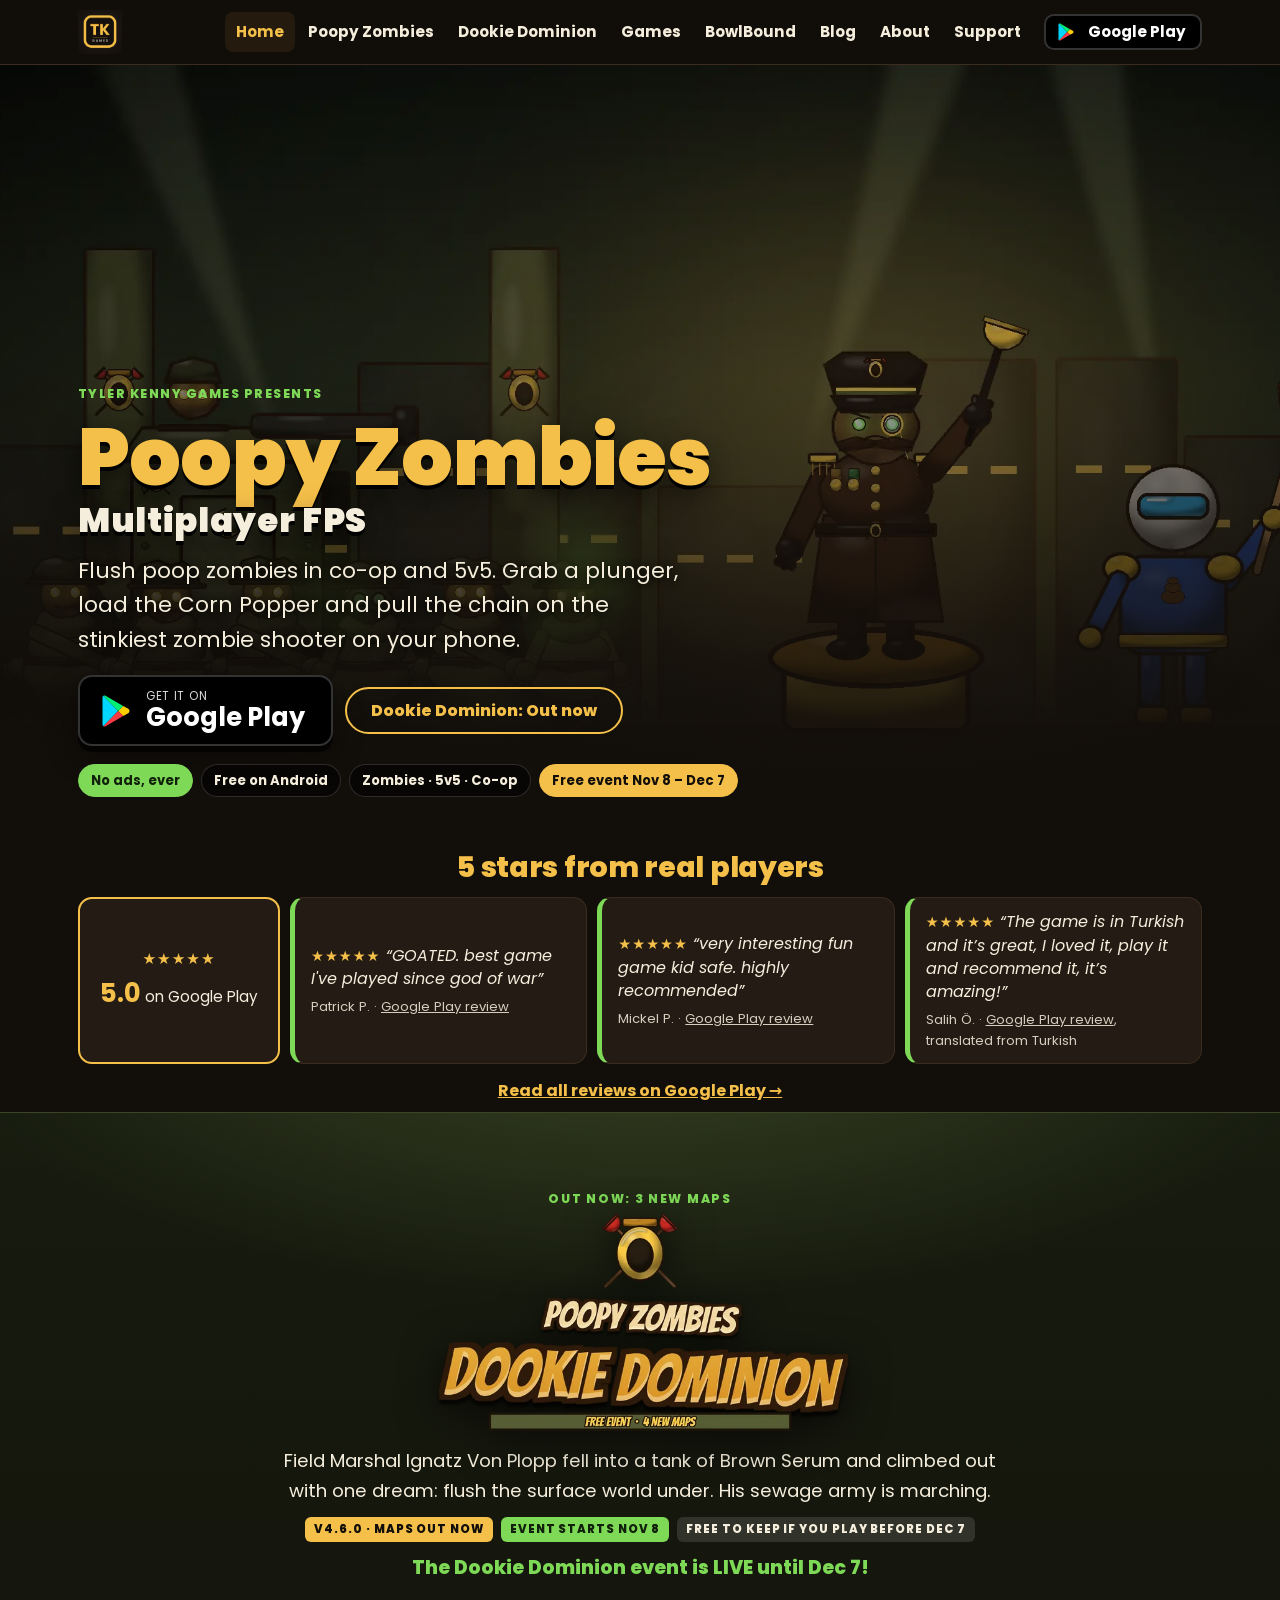
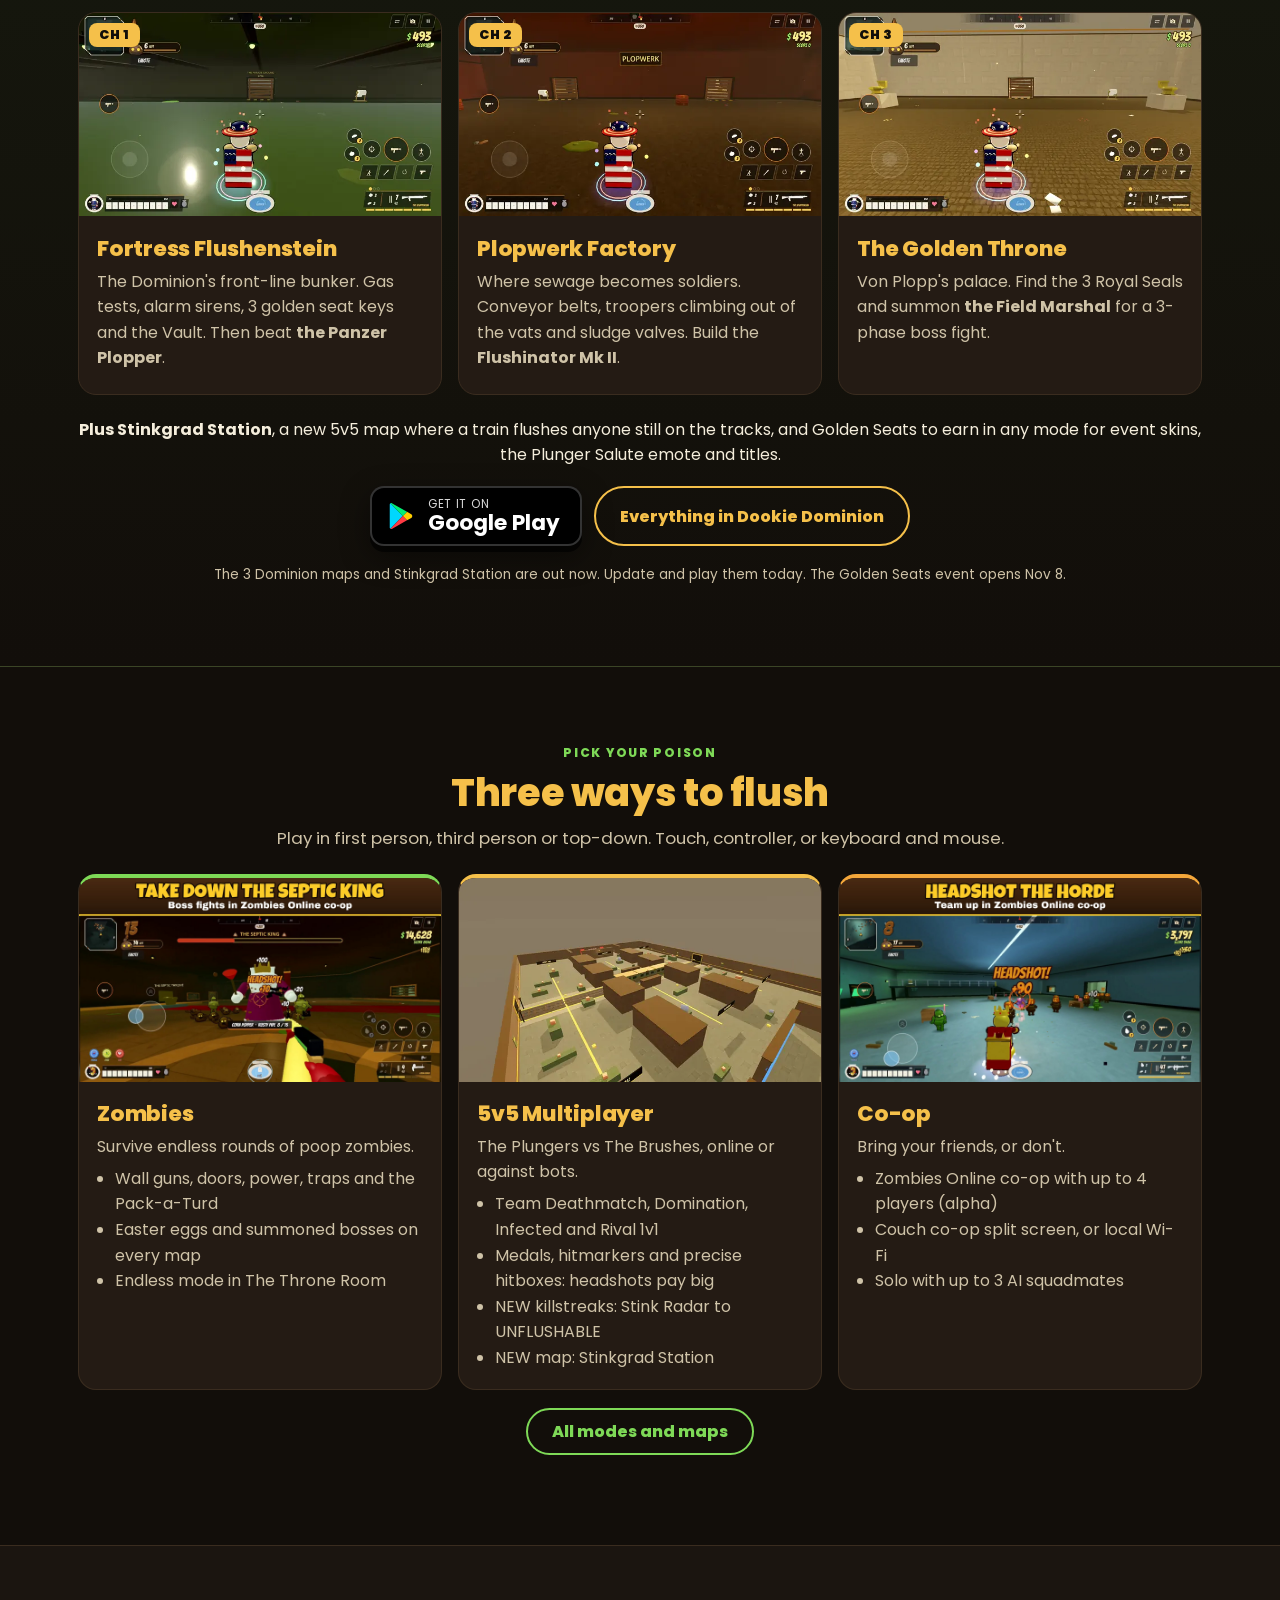
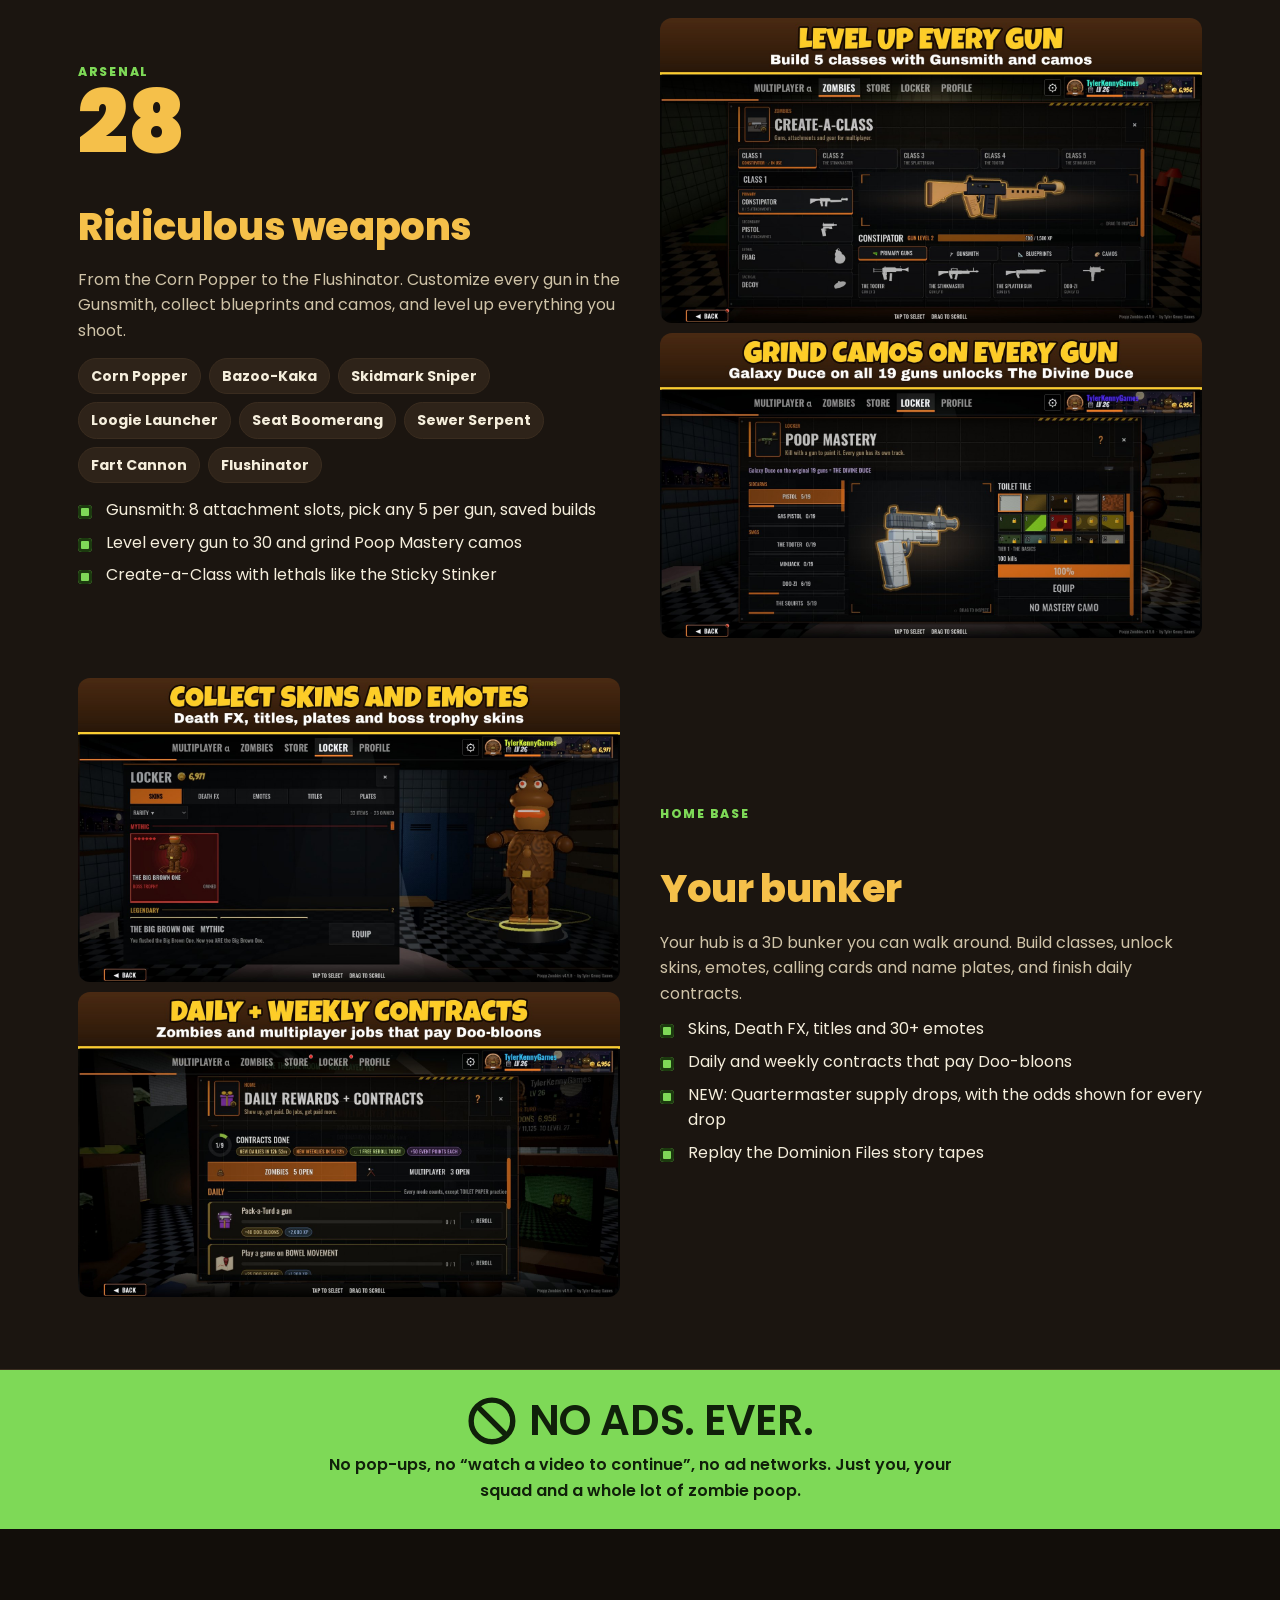
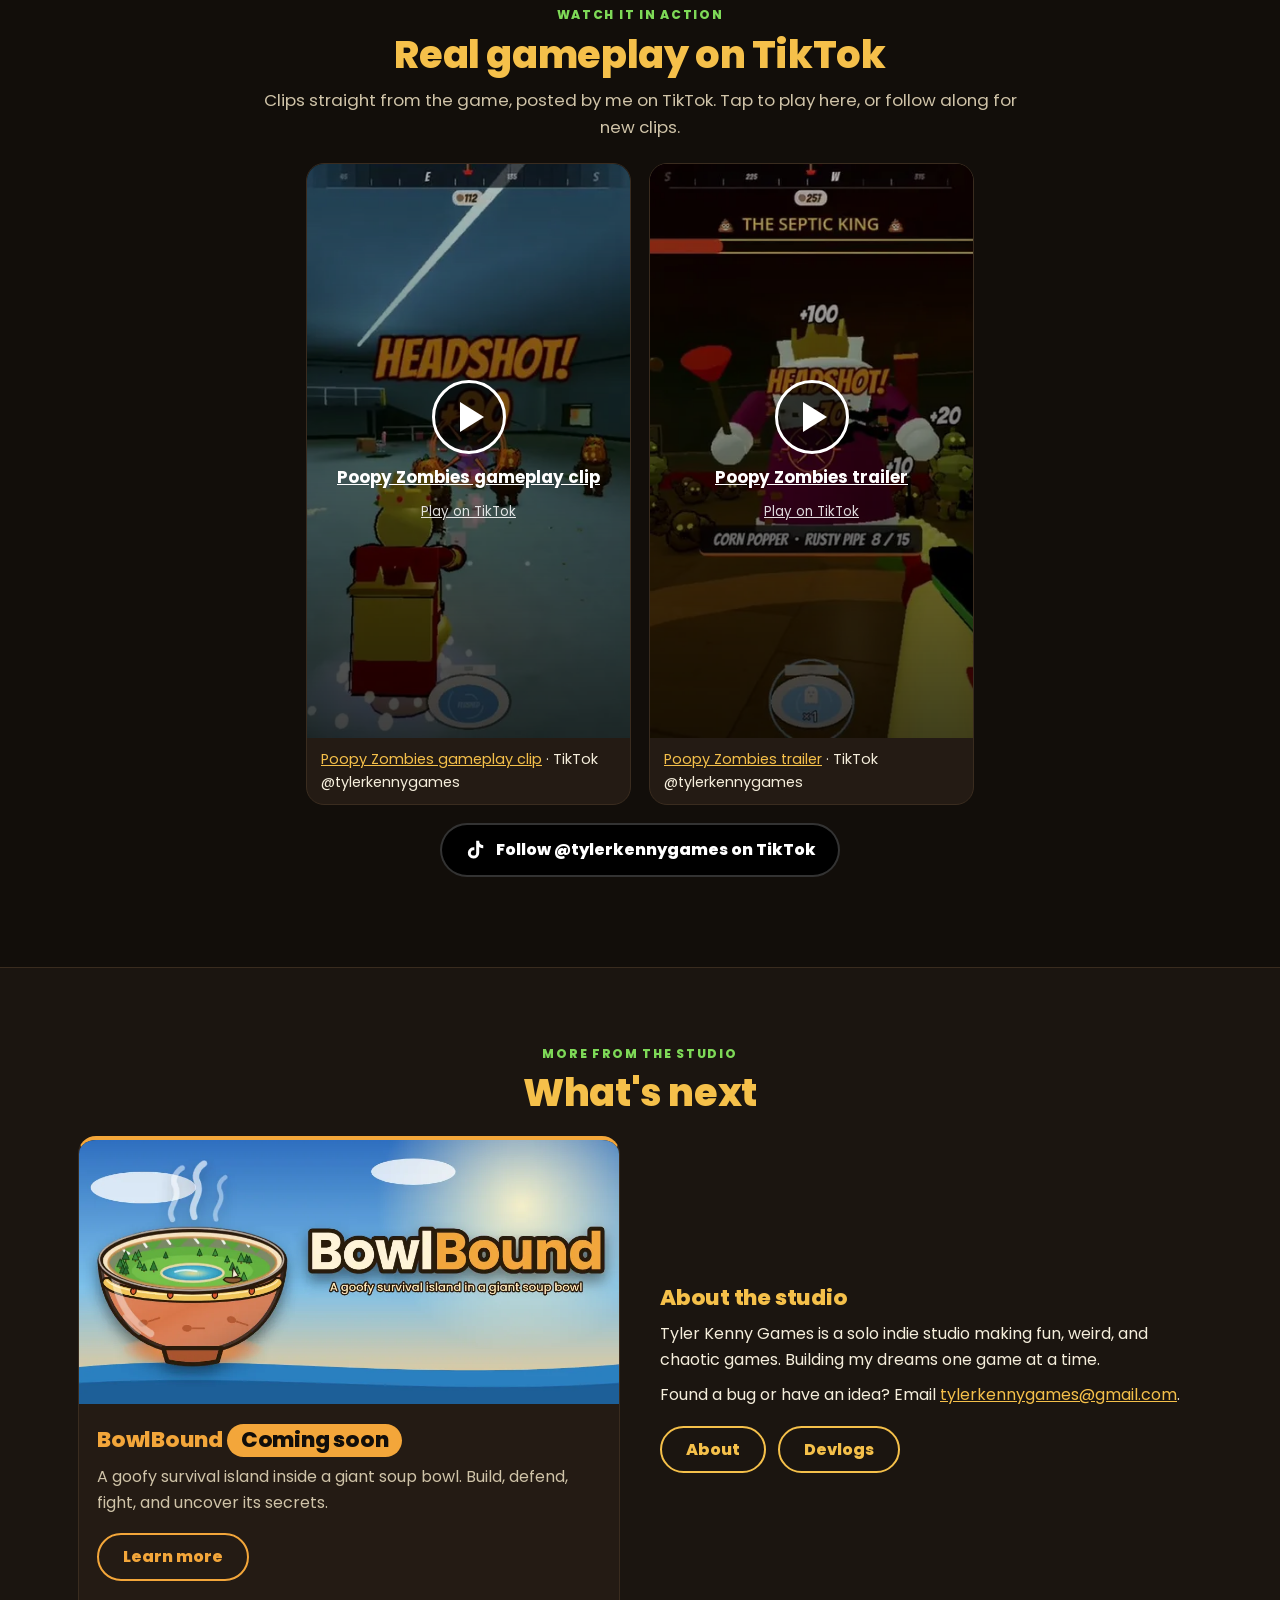
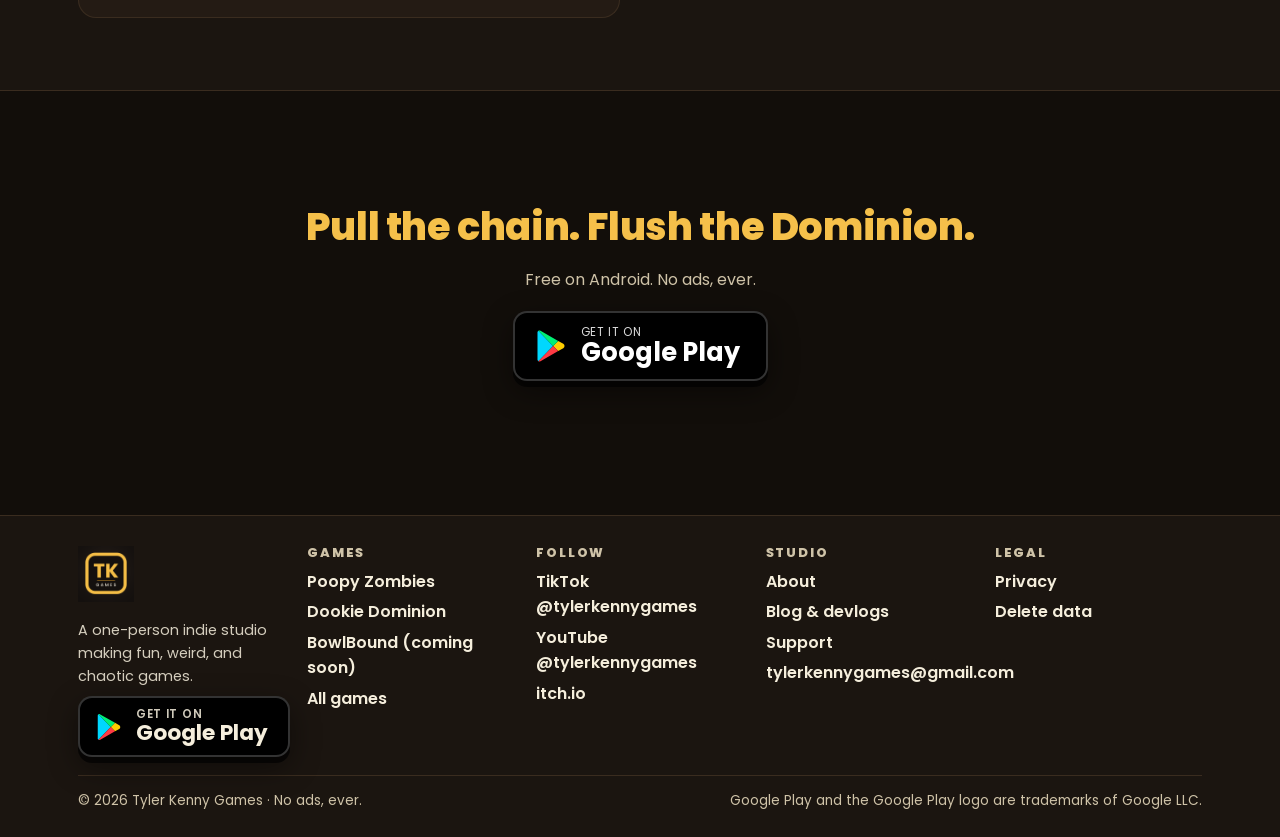
==== commit 466c5082: "Copy: Dominion maps out now" ====
--- a/index.html
+++ b/index.html
@@ -34,7 +34,7 @@
 <p class="kicker">Tyler Kenny Games presents</p>
 <h1 id="hero-h">Poopy Zombies<em>Multiplayer FPS</em></h1>
 <p class="lead">Flush poop zombies in co-op and 5v5. Grab a plunger, load the Corn Popper and pull the chain on the stinkiest zombie shooter on your phone.</p>
-<div class="hero-ctas"><a class="gp lg" href="https://play.google.com/store/apps/details?id=com.poopyzombies.game" target="_blank" rel="noopener" aria-label="Get Poopy Zombies on Google Play"><svg viewBox="0 0 24 24" aria-hidden="true" focusable="false"><path fill="#00D7FE" d="M3.6 1.8 13.4 12l-9.8 10.2c-.4-.2-.6-.7-.6-1.2V3c0-.5.2-1 .6-1.2z"/><path fill="#FFCE00" d="m16.8 8.6 3.4 1.9c1.1.6 1.1 2.4 0 3l-3.4 1.9L13.4 12z"/><path fill="#FF3A44" d="M13.4 12 3.6 22.2c.4.2.9.2 1.4-.1l11.8-6.7z"/><path fill="#00F076" d="M3.6 1.8c.4-.2.9-.2 1.4.1l11.8 6.7L13.4 12z"/></svg><span><small>Get it on</small><b>Google Play</b></span></a><a class="btn outline" href="#dominion">Dookie Dominion: Nov 8</a></div>
+<div class="hero-ctas"><a class="gp lg" href="https://play.google.com/store/apps/details?id=com.poopyzombies.game" target="_blank" rel="noopener" aria-label="Get Poopy Zombies on Google Play"><svg viewBox="0 0 24 24" aria-hidden="true" focusable="false"><path fill="#00D7FE" d="M3.6 1.8 13.4 12l-9.8 10.2c-.4-.2-.6-.7-.6-1.2V3c0-.5.2-1 .6-1.2z"/><path fill="#FFCE00" d="m16.8 8.6 3.4 1.9c1.1.6 1.1 2.4 0 3l-3.4 1.9L13.4 12z"/><path fill="#FF3A44" d="M13.4 12 3.6 22.2c.4.2.9.2 1.4-.1l11.8-6.7z"/><path fill="#00F076" d="M3.6 1.8c.4-.2.9-.2 1.4.1l11.8 6.7L13.4 12z"/></svg><span><small>Get it on</small><b>Google Play</b></span></a><a class="btn outline" href="#dominion">Dookie Dominion: Out now</a></div>
 <ul class="pills"><li class="pill noads">No ads, ever</li><li class="pill">Free on Android</li><li class="pill">Zombies · 5v5 · Co-op</li><li class="pill ev">Free event Nov 8 – Dec 7</li></ul>
 </div>
 </section>
@@ -45,11 +45,11 @@
 </div></section>
 
 <section class="sec dd" id="dominion" aria-labelledby="dd-h"><div class="wrap center">
-<span class="eyebrow">Coming in the next update</span>
+<span class="eyebrow">Out now: 3 new maps</span>
 <h2 id="dd-h" class="sr-only">The Dookie Dominion</h2>
 <img class="dd-logo" src="img/dd-logo.webp" alt="Poopy Zombies: Dookie Dominion logo, free event, 4 new maps" width="900" height="360" loading="lazy">
 <p class="lead">Field Marshal Ignatz Von Plopp fell into a tank of Brown Serum and climbed out with one dream: flush the surface world under. His sewage army is marching.</p>
-<div class="status"><span class="tag">v4.6.0 · next update</span><span class="tag lime">Event starts Nov 8</span><span class="tag dim">Free to keep if you play before Dec 7</span></div>
+<div class="status"><span class="tag">v4.6.0 · Maps out now</span><span class="tag lime">Event starts Nov 8</span><span class="tag dim">Free to keep if you play before Dec 7</span></div>
 <p class="sr-only">The Dookie Dominion event starts Sunday, November 8, 2026 at 12:00 AM your local time and runs until December 7.</p>
 <div id="cd" role="timer" aria-label="Countdown to the Dookie Dominion event, November 8, 2026"><ul class="countdown"><li><b>--</b><span>Days</span></li><li><b>--</b><span>Hours</span></li><li><b>--</b><span>Mins</span></li><li><b>--</b><span>Secs</span></li></ul></div>
 <p class="cd-live" id="cd-live" hidden></p>
@@ -62,13 +62,13 @@
 </div>
 <p style="margin-top:22px"><strong>Plus Stinkgrad Station</strong>, a new 5v5 map where a train flushes anyone still on the tracks, and Golden Seats to earn in any mode for event skins, the Plunger Salute emote and titles.</p>
 <div class="btns"><a class="gp" href="https://play.google.com/store/apps/details?id=com.poopyzombies.game" target="_blank" rel="noopener" aria-label="Get Poopy Zombies on Google Play"><svg viewBox="0 0 24 24" aria-hidden="true" focusable="false"><path fill="#00D7FE" d="M3.6 1.8 13.4 12l-9.8 10.2c-.4-.2-.6-.7-.6-1.2V3c0-.5.2-1 .6-1.2z"/><path fill="#FFCE00" d="m16.8 8.6 3.4 1.9c1.1.6 1.1 2.4 0 3l-3.4 1.9L13.4 12z"/><path fill="#FF3A44" d="M13.4 12 3.6 22.2c.4.2.9.2 1.4-.1l11.8-6.7z"/><path fill="#00F076" d="M3.6 1.8c.4-.2.9-.2 1.4.1l11.8 6.7L13.4 12z"/></svg><span><small>Get it on</small><b>Google Play</b></span></a><a class="btn outline" href="poopy-zombies.html#dominion">Everything in Dookie Dominion</a></div>
-<p class="note">Install now so you're ready when the update lands. The new maps work as soon as v4.6.0 is installed; the event track opens Nov 8.</p>
+<p class="note">The 3 Dominion maps and Stinkgrad Station are out now. Update and play them today. The Golden Seats event opens Nov 8.</p>
 </div></section>
 <section class="sec" id="modes" aria-labelledby="modes-h"><div class="wrap">
 <div class="sec-h"><span class="eyebrow">Pick your poison</span><h2 id="modes-h">Three ways to flush</h2><p>Play in first person, third person or top-down. Touch, controller, or keyboard and mouse.</p></div>
 <div class="cards3">
 <article class="tile zm"><img src="img/pz-v456-1.jpg" alt="Zombies mode: a player fights The Septic King boss in a sewer arena" width="1600" height="900" loading="lazy" decoding="async"><div class="tb"><h3>Zombies</h3><p>Survive endless rounds of poop zombies.</p><ul><li>Wall guns, doors, power, traps and the Pack-a-Turd</li><li>Easter eggs and summoned bosses on every map</li><li>Endless mode in The Throne Room</li></ul></div></article>
-<article class="tile mp"><img src="img/dd-stinkgrad-overview-640.webp" srcset="img/dd-stinkgrad-overview-640.webp 640w, img/dd-stinkgrad-overview-1280.webp 1280w" sizes="(min-width:760px) 33vw, 100vw" alt="Overview of Stinkgrad Station, the new 5v5 map: a metro station with platforms and tracks" width="1280" height="720" loading="lazy" decoding="async"><div class="tb"><h3>5v5 Multiplayer</h3><p>The Plungers vs The Brushes, online or against bots.</p><ul><li>Team Deathmatch, Domination, Infected and Rival 1v1</li><li>Medals, hitmarkers and precise hitboxes: headshots pay big</li><li>Killstreaks arrive in the next update</li></ul></div></article>
+<article class="tile mp"><img src="img/dd-stinkgrad-overview-640.webp" srcset="img/dd-stinkgrad-overview-640.webp 640w, img/dd-stinkgrad-overview-1280.webp 1280w" sizes="(min-width:760px) 33vw, 100vw" alt="Overview of Stinkgrad Station, the new 5v5 map: a metro station with platforms and tracks" width="1280" height="720" loading="lazy" decoding="async"><div class="tb"><h3>5v5 Multiplayer</h3><p>The Plungers vs The Brushes, online or against bots.</p><ul><li>Team Deathmatch, Domination, Infected and Rival 1v1</li><li>Medals, hitmarkers and precise hitboxes: headshots pay big</li><li>NEW killstreaks: Stink Radar to UNFLUSHABLE</li><li>NEW map: Stinkgrad Station</li></ul></div></article>
 <article class="tile co"><img src="img/pz-v456-2.jpg" alt="Co-op: a squad lands a headshot on the horde in Zombies Online" width="1600" height="900" loading="lazy" decoding="async"><div class="tb"><h3>Co-op</h3><p>Bring your friends, or don't.</p><ul><li>Zombies Online co-op with up to 4 players (alpha)</li><li>Couch co-op split screen, or local Wi-Fi</li><li>Solo with up to 3 AI squadmates</li></ul></div></article>
 </div>
 <div class="btns"><a class="btn outline lime" href="poopy-zombies.html#modes">All modes and maps</a></div>
@@ -84,7 +84,7 @@
 <div class="split rev" style="margin-top:40px">
 <div><span class="eyebrow">Home base</span><h2>Your bunker</h2>
 <p class="muted">Your hub is a 3D bunker you can walk around. Build classes, unlock skins, emotes, calling cards and name plates, and finish daily contracts.</p>
-<ul class="ticks"><li>Skins, Death FX, titles and 30+ emotes</li><li>Daily and weekly contracts that pay Doo-bloons</li><li>Next update: Quartermaster supply drops, with the odds shown for every drop</li><li>Replay the Dominion Files story tapes</li></ul></div>
+<ul class="ticks"><li>Skins, Death FX, titles and 30+ emotes</li><li>Daily and weekly contracts that pay Doo-bloons</li><li>NEW: Quartermaster supply drops, with the odds shown for every drop</li><li>Replay the Dominion Files story tapes</li></ul></div>
 <div class="shots2"><img src="img/pz-v456-6.jpg" alt="Locker screen in the bunker showing a boss trophy skin" width="1600" height="900" loading="lazy" decoding="async"><img src="img/pz-v456-5.jpg" alt="Daily rewards and contracts screen" width="1600" height="900" loading="lazy" decoding="async"></div>
 </div>
 </div></section>
